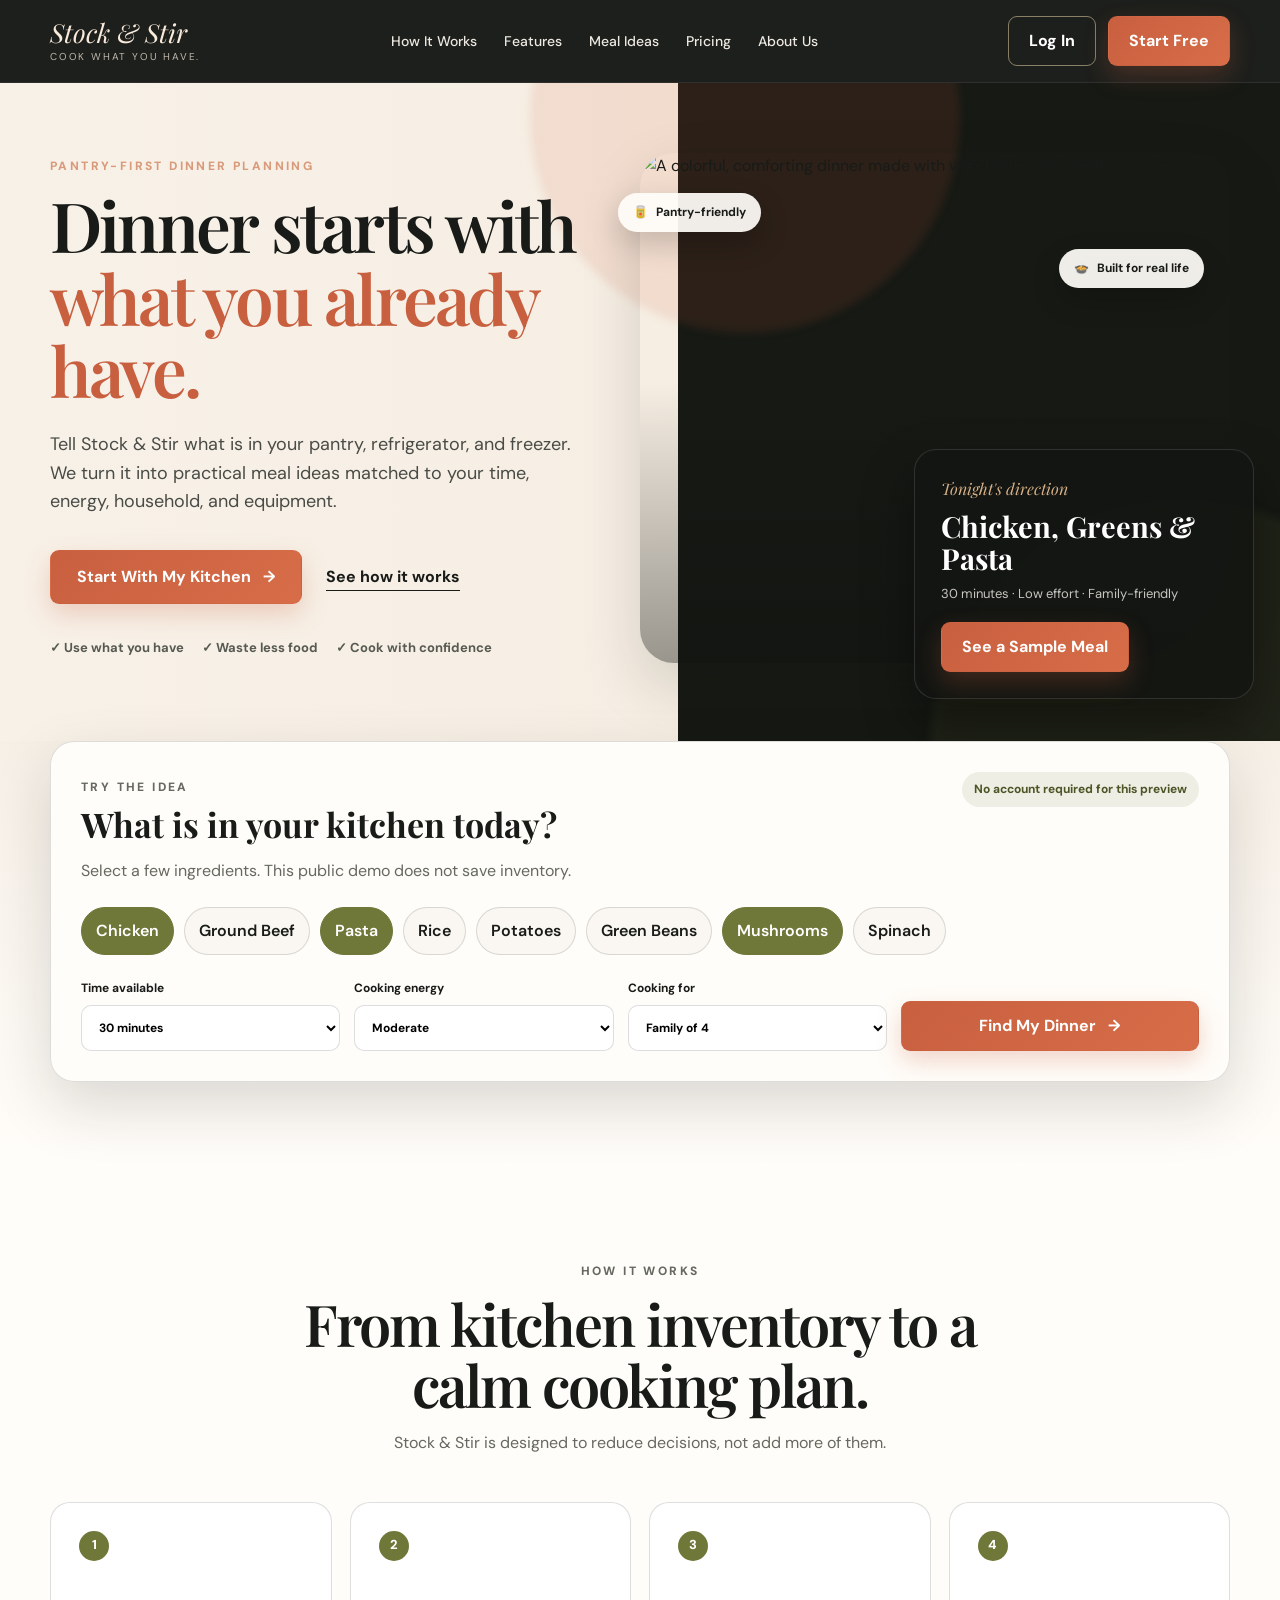
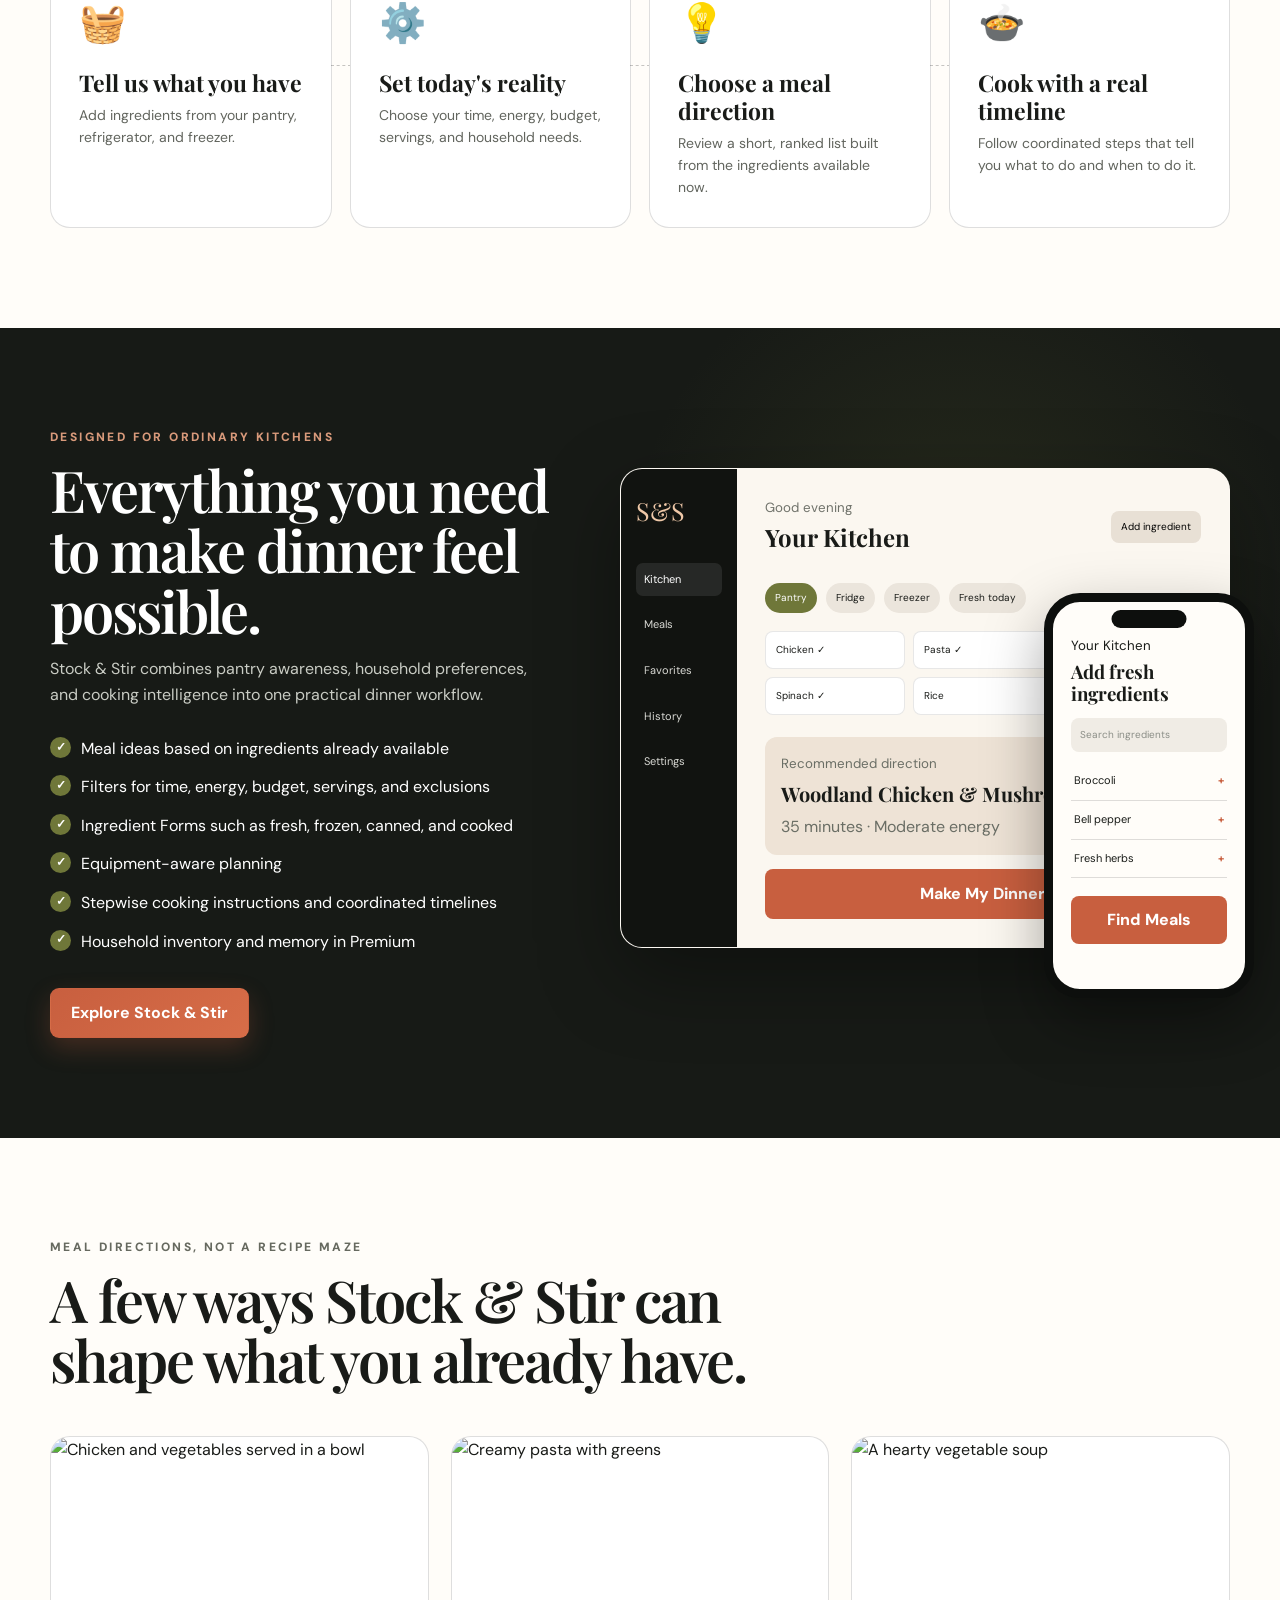
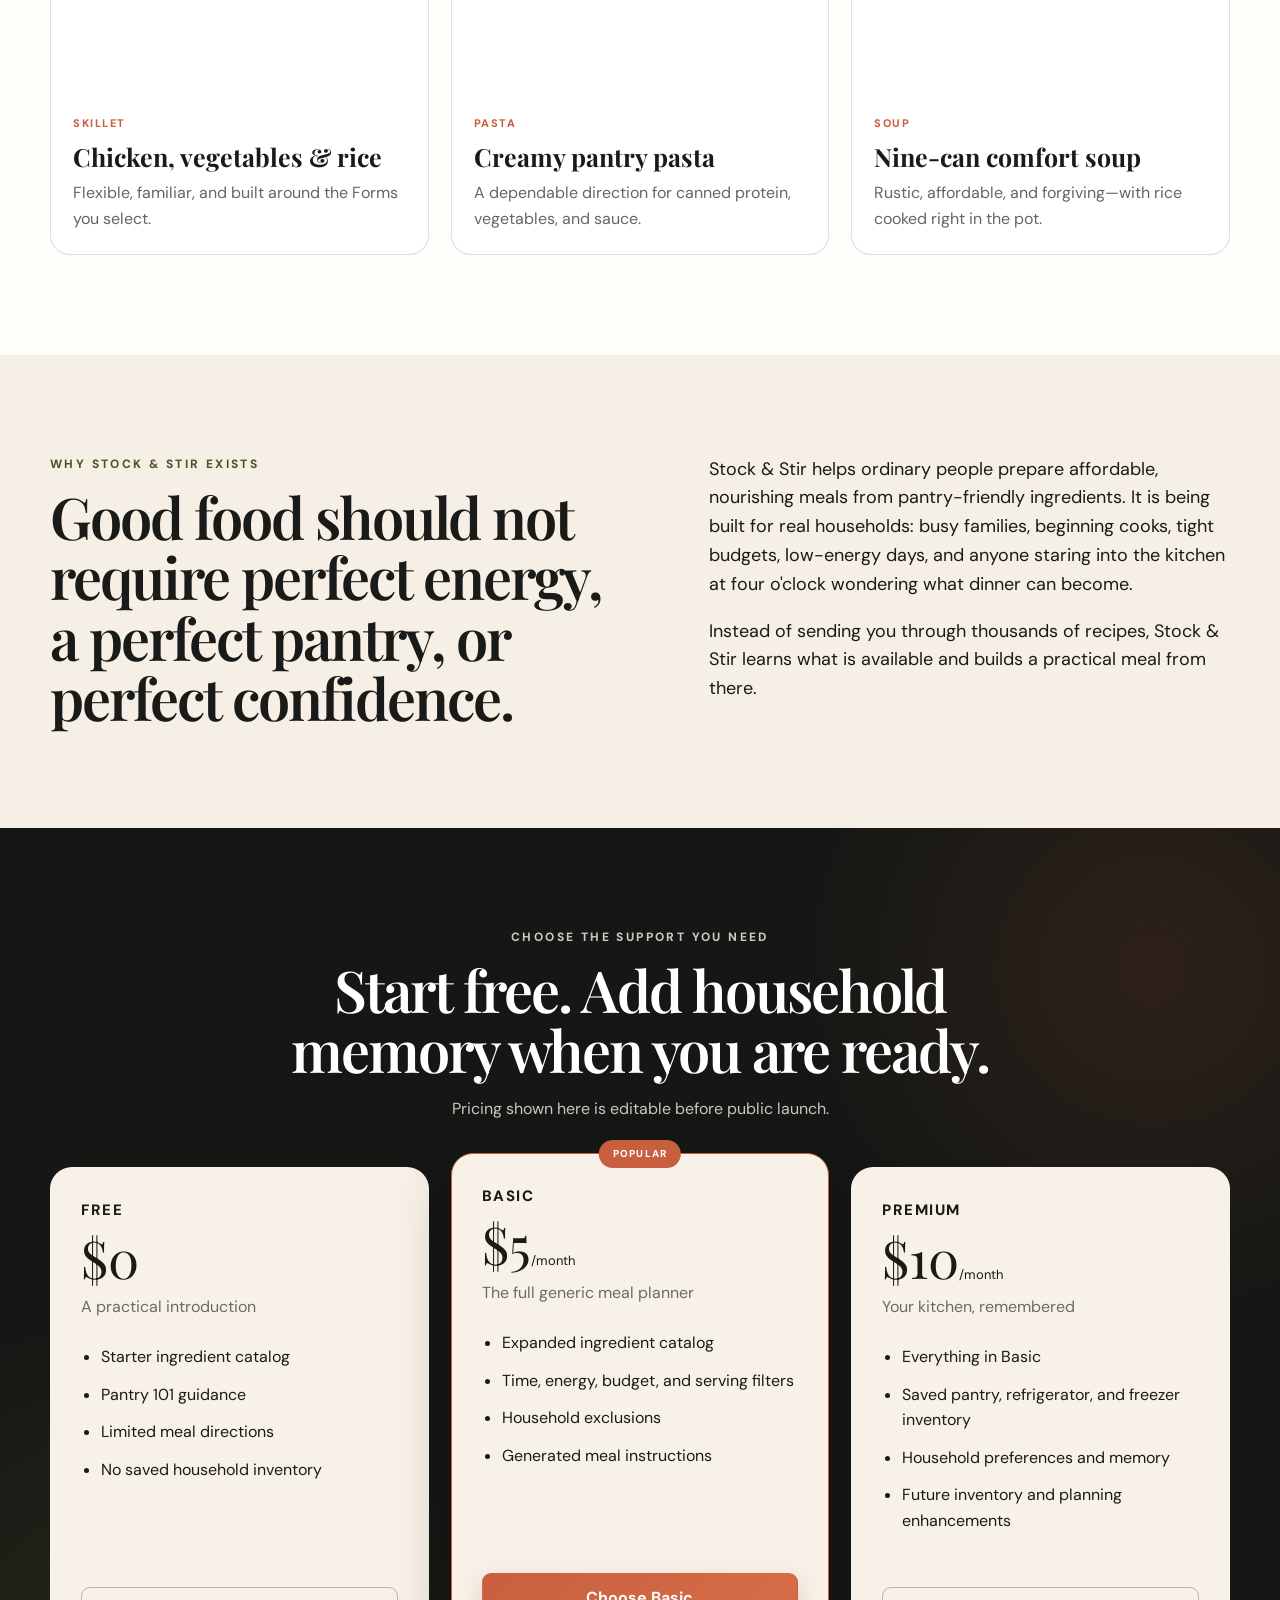
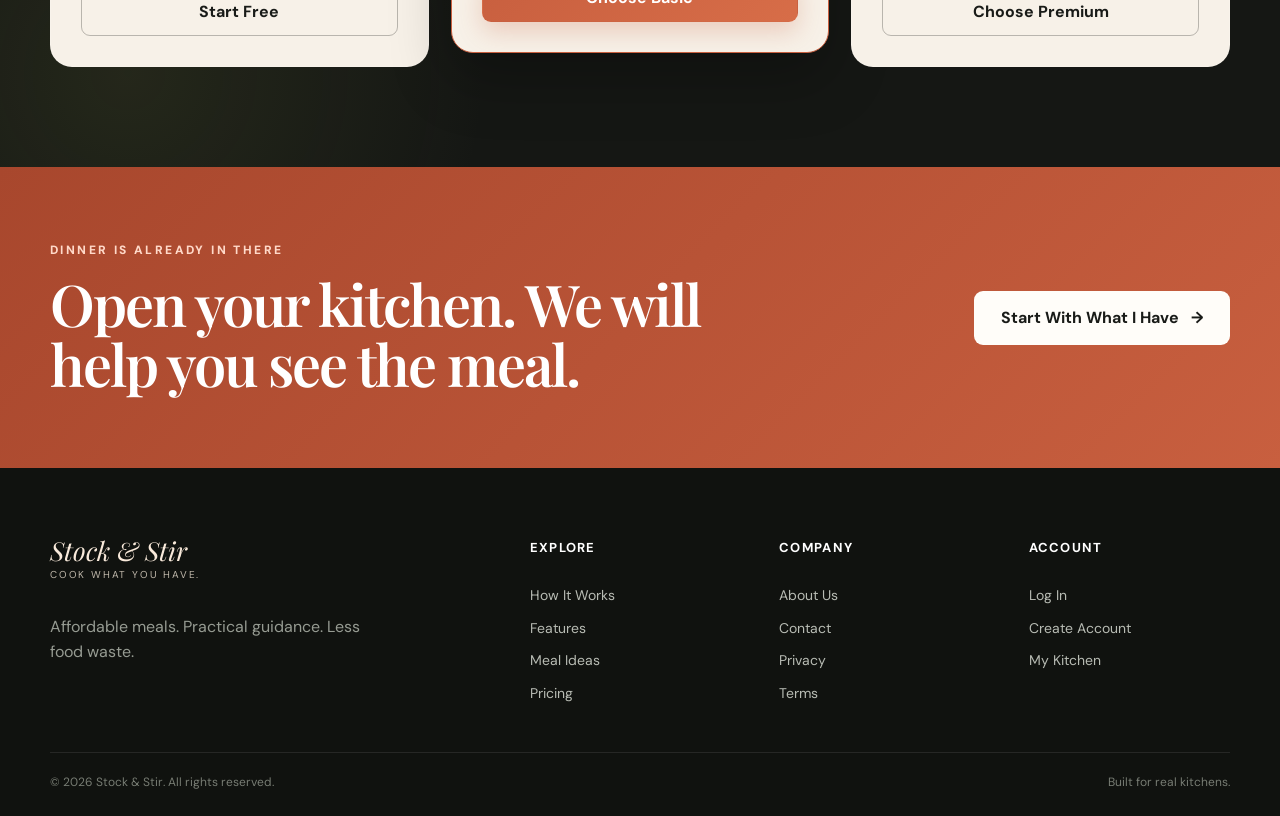
==== web/public-site/index.html @ 1fbd525d "Finally Fixed the Test Environment.  Planner Updates." ====
<!DOCTYPE html>
<html lang="en">
<head>
  <meta charset="UTF-8" />
  <meta name="viewport" content="width=device-width, initial-scale=1.0" />
  <meta
    name="description"
    content="Stock & Stir turns the food you already have into affordable, practical dinner ideas."
  />
  <title>Stock & Stir | Dinner starts with what you already have</title>

  <!--
    EDITING MAP
    ===========
    Lynsey may safely edit:
      - Headings, paragraphs, button labels, public images, feature descriptions,
        pricing copy, founder copy, FAQs, and footer content in this file.
      - Brand colors and spacing in styles.css.

    Engineering-owned integration points:
      - data-app-link attributes
      - APP_URLS in script.js
      - login/account/subscription behavior
      - inventory, CKB, recipe generation, and cooking timeline application pages
  -->

  <link rel="preconnect" href="https://fonts.googleapis.com" />
  <link rel="preconnect" href="https://fonts.gstatic.com" crossorigin />
  <link
    href="https://fonts.googleapis.com/css2?family=DM+Sans:wght@400;500;600;700&family=Playfair+Display:wght@500;600;700&display=swap"
    rel="stylesheet"
  />
  <link rel="stylesheet" href="styles.css" />
</head>

<body>
  <a class="skip-link" href="#main-content">Skip to content</a>

  <header class="site-header">
    <div class="container header-inner">
      <a class="brand" href="#top" aria-label="Stock and Stir home">
        <span class="brand-script">Stock &amp; Stir</span>
        <span class="brand-subtitle">Cook what you have.</span>
      </a>

      <button
        class="menu-toggle"
        type="button"
        aria-expanded="false"
        aria-controls="primary-navigation"
      >
        <span class="sr-only">Toggle navigation</span>
        <span></span><span></span><span></span>
      </button>

      <nav id="primary-navigation" class="primary-nav" aria-label="Primary navigation">
        <a href="#how-it-works">How It Works</a>
        <a href="#features">Features</a>
        <a href="#meal-examples">Meal Ideas</a>
        <a href="#pricing">Pricing</a>
        <a href="#about">About Us</a>
      </nav>

      <div class="header-actions">
        <a class="button button-outline" href="#" data-app-link="login">Log In</a>
        <a class="button button-primary" href="#" data-app-link="signup">Start Free</a>
      </div>
    </div>
  </header>

  <main id="main-content">
    <section id="top" class="hero">
      <div class="hero-glow hero-glow-one"></div>
      <div class="hero-glow hero-glow-two"></div>

      <div class="container hero-grid">
        <div class="hero-copy">
          <p class="eyebrow">PANTRY-FIRST DINNER PLANNING</p>
          <h1>
            Dinner starts with
            <span>what you already have.</span>
          </h1>
          <p class="hero-lede">
            Tell Stock &amp; Stir what is in your pantry, refrigerator, and freezer.
            We turn it into practical meal ideas matched to your time, energy,
            household, and equipment.
          </p>

          <div class="hero-actions">
            <a class="button button-primary button-large" href="#" data-app-link="signup">
              Start With My Kitchen
              <span aria-hidden="true">→</span>
            </a>
            <a class="text-link" href="#how-it-works">See how it works</a>
          </div>

          <div class="trust-row" aria-label="Stock and Stir benefits">
            <span>✓ Use what you have</span>
            <span>✓ Waste less food</span>
            <span>✓ Cook with confidence</span>
          </div>
        </div>

        <div class="hero-visual">
          <div class="photo-frame">
            <img
              src="https://images.unsplash.com/photo-1547592180-85f173990554?auto=format&fit=crop&w=1400&q=88"
              alt="A colorful, comforting dinner made with vegetables and pantry staples"
            />
          </div>

          <div class="meal-card">
            <p class="meal-card-kicker">Tonight's direction</p>
            <h2>Chicken, Greens &amp; Pasta</h2>
            <p>30 minutes · Low effort · Family-friendly</p>
            <a class="button button-primary" href="#" data-app-link="demo">See a Sample Meal</a>
          </div>

          <div class="ingredient-badge ingredient-badge-one">
            <span aria-hidden="true">🥫</span>
            Pantry-friendly
          </div>

          <div class="ingredient-badge ingredient-badge-two">
            <span aria-hidden="true">🍲</span>
            Built for real life
          </div>
        </div>
      </div>
    </section>

    <section class="kitchen-demo" aria-labelledby="kitchen-demo-title">
      <div class="container">
        <div class="demo-panel">
          <div class="demo-heading">
            <div>
              <p class="eyebrow eyebrow-dark">TRY THE IDEA</p>
              <h2 id="kitchen-demo-title">What is in your kitchen today?</h2>
              <p>Select a few ingredients. This public demo does not save inventory.</p>
            </div>
            <span class="demo-note">No account required for this preview</span>
          </div>

          <div class="ingredient-options" role="group" aria-label="Sample ingredients">
            <button class="ingredient-chip selected" type="button" aria-pressed="true">Chicken</button>
            <button class="ingredient-chip" type="button" aria-pressed="false">Ground Beef</button>
            <button class="ingredient-chip selected" type="button" aria-pressed="true">Pasta</button>
            <button class="ingredient-chip" type="button" aria-pressed="false">Rice</button>
            <button class="ingredient-chip" type="button" aria-pressed="false">Potatoes</button>
            <button class="ingredient-chip" type="button" aria-pressed="false">Green Beans</button>
            <button class="ingredient-chip selected" type="button" aria-pressed="true">Mushrooms</button>
            <button class="ingredient-chip" type="button" aria-pressed="false">Spinach</button>
          </div>

          <div class="demo-controls">
            <label>
              <span>Time available</span>
              <select id="demo-time">
                <option>20 minutes</option>
                <option selected>30 minutes</option>
                <option>45 minutes</option>
                <option>60+ minutes</option>
              </select>
            </label>

            <label>
              <span>Cooking energy</span>
              <select id="demo-energy">
                <option>Very low</option>
                <option selected>Moderate</option>
                <option>Ready to cook</option>
              </select>
            </label>

            <label>
              <span>Cooking for</span>
              <select id="demo-servings">
                <option>1 person</option>
                <option>2 people</option>
                <option selected>Family of 4</option>
                <option>6+ people</option>
              </select>
            </label>

            <button id="demo-find-button" class="button button-primary button-wide" type="button">
              Find My Dinner
              <span aria-hidden="true">→</span>
            </button>
          </div>

          <div id="demo-result" class="demo-result" hidden aria-live="polite"></div>
        </div>
      </div>
    </section>

    <section id="how-it-works" class="section">
      <div class="container">
        <div class="section-heading centered">
          <p class="eyebrow eyebrow-dark">HOW IT WORKS</p>
          <h2>From kitchen inventory to a calm cooking plan.</h2>
          <p>
            Stock &amp; Stir is designed to reduce decisions, not add more of them.
          </p>
        </div>

        <div class="steps-grid">
          <article class="step-card">
            <span class="step-number">1</span>
            <div class="step-icon" aria-hidden="true">🧺</div>
            <h3>Tell us what you have</h3>
            <p>Add ingredients from your pantry, refrigerator, and freezer.</p>
          </article>

          <article class="step-card">
            <span class="step-number">2</span>
            <div class="step-icon" aria-hidden="true">⚙️</div>
            <h3>Set today's reality</h3>
            <p>Choose your time, energy, budget, servings, and household needs.</p>
          </article>

          <article class="step-card">
            <span class="step-number">3</span>
            <div class="step-icon" aria-hidden="true">💡</div>
            <h3>Choose a meal direction</h3>
            <p>Review a short, ranked list built from the ingredients available now.</p>
          </article>

          <article class="step-card">
            <span class="step-number">4</span>
            <div class="step-icon" aria-hidden="true">🍲</div>
            <h3>Cook with a real timeline</h3>
            <p>Follow coordinated steps that tell you what to do and when to do it.</p>
          </article>
        </div>
      </div>
    </section>

    <section id="features" class="section section-dark">
      <div class="container feature-layout">
        <div class="feature-copy">
          <p class="eyebrow">DESIGNED FOR ORDINARY KITCHENS</p>
          <h2>Everything you need to make dinner feel possible.</h2>
          <p>
            Stock &amp; Stir combines pantry awareness, household preferences, and
            cooking intelligence into one practical dinner workflow.
          </p>

          <ul class="check-list">
            <li>Meal ideas based on ingredients already available</li>
            <li>Filters for time, energy, budget, servings, and exclusions</li>
            <li>Ingredient Forms such as fresh, frozen, canned, and cooked</li>
            <li>Equipment-aware planning</li>
            <li>Stepwise cooking instructions and coordinated timelines</li>
            <li>Household inventory and memory in Premium</li>
          </ul>

          <a class="button button-primary" href="#" data-app-link="signup">Explore Stock &amp; Stir</a>
        </div>

        <div class="app-preview" aria-label="Application preview">
          <div class="app-window">
            <aside class="preview-sidebar">
              <span class="preview-logo">S&amp;S</span>
              <span class="active">Kitchen</span>
              <span>Meals</span>
              <span>Favorites</span>
              <span>History</span>
              <span>Settings</span>
            </aside>

            <div class="preview-main">
              <div class="preview-topline">
                <div>
                  <small>Good evening</small>
                  <strong>Your Kitchen</strong>
                </div>
                <button type="button">Add ingredient</button>
              </div>

              <div class="preview-tabs">
                <span class="active">Pantry</span>
                <span>Fridge</span>
                <span>Freezer</span>
                <span>Fresh today</span>
              </div>

              <div class="preview-items">
                <span>Chicken ✓</span>
                <span>Pasta ✓</span>
                <span>Mushrooms ✓</span>
                <span>Spinach ✓</span>
                <span>Rice</span>
                <span>Green beans</span>
              </div>

              <div class="preview-card">
                <small>Recommended direction</small>
                <strong>Woodland Chicken &amp; Mushroom</strong>
                <span>35 minutes · Moderate energy</span>
              </div>

              <button class="preview-button" type="button">Make My Dinner</button>
            </div>
          </div>

          <div class="phone-preview">
            <div class="phone-notch"></div>
            <small>Your Kitchen</small>
            <h3>Add fresh ingredients</h3>
            <div class="phone-search">Search ingredients</div>
            <span>Broccoli <b>+</b></span>
            <span>Bell pepper <b>+</b></span>
            <span>Fresh herbs <b>+</b></span>
            <button type="button">Find Meals</button>
          </div>
        </div>
      </div>
    </section>

    <section id="meal-examples" class="section">
      <div class="container">
        <div class="section-heading">
          <p class="eyebrow eyebrow-dark">MEAL DIRECTIONS, NOT A RECIPE MAZE</p>
          <h2>A few ways Stock &amp; Stir can shape what you already have.</h2>
        </div>

        <div class="meal-grid">
          <article class="meal-example">
            <img
              src="https://images.unsplash.com/photo-1604908176997-125f25cc6f3d?auto=format&fit=crop&w=900&q=85"
              alt="Chicken and vegetables served in a bowl"
            />
            <div>
              <span>Skillet</span>
              <h3>Chicken, vegetables &amp; rice</h3>
              <p>Flexible, familiar, and built around the Forms you select.</p>
            </div>
          </article>

          <article class="meal-example">
            <img
              src="https://images.unsplash.com/photo-1473093295043-cdd812d0e601?auto=format&fit=crop&w=900&q=85"
              alt="Creamy pasta with greens"
            />
            <div>
              <span>Pasta</span>
              <h3>Creamy pantry pasta</h3>
              <p>A dependable direction for canned protein, vegetables, and sauce.</p>
            </div>
          </article>

          <article class="meal-example">
            <img
              src="https://images.unsplash.com/photo-1547592166-23ac45744acd?auto=format&fit=crop&w=900&q=85"
              alt="A hearty vegetable soup"
            />
            <div>
              <span>Soup</span>
              <h3>Nine-can comfort soup</h3>
              <p>Rustic, affordable, and forgiving—with rice cooked right in the pot.</p>
            </div>
          </article>
        </div>
      </div>
    </section>

    <section id="about" class="section section-soft">
      <div class="container about-grid">
        <div>
          <p class="eyebrow eyebrow-dark">WHY STOCK &amp; STIR EXISTS</p>
          <h2>Good food should not require perfect energy, a perfect pantry, or perfect confidence.</h2>
        </div>
        <div class="about-copy">
          <p>
            Stock &amp; Stir helps ordinary people prepare affordable, nourishing meals
            from pantry-friendly ingredients. It is being built for real households:
            busy families, beginning cooks, tight budgets, low-energy days, and anyone
            staring into the kitchen at four o'clock wondering what dinner can become.
          </p>
          <p>
            Instead of sending you through thousands of recipes, Stock &amp; Stir
            learns what is available and builds a practical meal from there.
          </p>
        </div>
      </div>
    </section>

    <section id="pricing" class="section pricing-section">
      <div class="container">
        <div class="section-heading centered">
          <p class="eyebrow">CHOOSE THE SUPPORT YOU NEED</p>
          <h2>Start free. Add household memory when you are ready.</h2>
          <p>Pricing shown here is editable before public launch.</p>
        </div>

        <div class="pricing-grid">
          <article class="price-card">
            <p class="plan-name">Free</p>
            <p class="price">$0</p>
            <p class="price-note">A practical introduction</p>
            <ul>
              <li>Starter ingredient catalog</li>
              <li>Pantry 101 guidance</li>
              <li>Limited meal directions</li>
              <li>No saved household inventory</li>
            </ul>
            <a class="button button-outline-dark" href="#" data-app-link="signup">Start Free</a>
          </article>

          <article class="price-card featured">
            <div class="featured-label">POPULAR</div>
            <p class="plan-name">Basic</p>
            <p class="price">$5<span>/month</span></p>
            <p class="price-note">The full generic meal planner</p>
            <ul>
              <li>Expanded ingredient catalog</li>
              <li>Time, energy, budget, and serving filters</li>
              <li>Household exclusions</li>
              <li>Generated meal instructions</li>
            </ul>
            <a class="button button-primary" href="#" data-app-link="signup-basic">Choose Basic</a>
          </article>

          <article class="price-card">
            <p class="plan-name">Premium</p>
            <p class="price">$10<span>/month</span></p>
            <p class="price-note">Your kitchen, remembered</p>
            <ul>
              <li>Everything in Basic</li>
              <li>Saved pantry, refrigerator, and freezer inventory</li>
              <li>Household preferences and memory</li>
              <li>Future inventory and planning enhancements</li>
            </ul>
            <a class="button button-outline-dark" href="#" data-app-link="signup-premium">Choose Premium</a>
          </article>
        </div>
      </div>
    </section>

    <section class="final-cta">
      <div class="container final-cta-inner">
        <div>
          <p class="eyebrow">DINNER IS ALREADY IN THERE</p>
          <h2>Open your kitchen. We will help you see the meal.</h2>
        </div>
        <a class="button button-light button-large" href="#" data-app-link="signup">
          Start With What I Have
          <span aria-hidden="true">→</span>
        </a>
      </div>
    </section>
  </main>

  <footer class="site-footer">
    <div class="container footer-grid">
      <div>
        <a class="brand footer-brand" href="#top">
          <span class="brand-script">Stock &amp; Stir</span>
          <span class="brand-subtitle">Cook what you have.</span>
        </a>
        <p>Affordable meals. Practical guidance. Less food waste.</p>
      </div>

      <div>
        <h2>Explore</h2>
        <a href="#how-it-works">How It Works</a>
        <a href="#features">Features</a>
        <a href="#meal-examples">Meal Ideas</a>
        <a href="#pricing">Pricing</a>
      </div>

      <div>
        <h2>Company</h2>
        <a href="#about">About Us</a>
        <a href="mailto:hello@getstockandstir.co">Contact</a>
        <a href="#">Privacy</a>
        <a href="#">Terms</a>
      </div>

      <div>
        <h2>Account</h2>
        <a href="#" data-app-link="login">Log In</a>
        <a href="#" data-app-link="signup">Create Account</a>
        <a href="#" data-app-link="kitchen">My Kitchen</a>
      </div>
    </div>

    <div class="container footer-bottom">
      <span>© <span id="current-year"></span> Stock &amp; Stir. All rights reserved.</span>
      <span>Built for real kitchens.</span>
    </div>
  </footer>

  <script src="script.js"></script>
</body>
</html>
---- web/public-site/styles.css ----
:root {
  --ink: #191b18;
  --ink-soft: #33372f;
  --cream: #f6efe6;
  --cream-deep: #eadfce;
  --paper: #fffdf9;
  --olive: #6f7739;
  --olive-dark: #4c5526;
  --terracotta: #c85f3f;
  --terracotta-dark: #a8472d;
  --gold: #c8aa70;
  --border: rgba(25, 27, 24, 0.14);
  --shadow: 0 24px 60px rgba(27, 24, 18, 0.15);
  --radius: 24px;
  --serif: "Playfair Display", Georgia, serif;
  --sans: "DM Sans", Arial, sans-serif;
}

* {
  box-sizing: border-box;
}

html {
  scroll-behavior: smooth;
}

body {
  margin: 0;
  color: var(--ink);
  background: var(--paper);
  font-family: var(--sans);
  line-height: 1.6;
}

img {
  display: block;
  max-width: 100%;
}

a {
  color: inherit;
  text-decoration: none;
}

button,
select {
  font: inherit;
}

button,
a {
  -webkit-tap-highlight-color: transparent;
}

.container {
  width: min(1180px, calc(100% - 40px));
  margin-inline: auto;
}

.skip-link {
  position: absolute;
  left: -9999px;
  top: 8px;
  z-index: 1000;
  padding: 10px 14px;
  border-radius: 8px;
  background: white;
  color: black;
}

.skip-link:focus {
  left: 12px;
}

.sr-only {
  position: absolute;
  width: 1px;
  height: 1px;
  padding: 0;
  margin: -1px;
  overflow: hidden;
  clip: rect(0, 0, 0, 0);
  white-space: nowrap;
  border: 0;
}

.site-header {
  position: sticky;
  top: 0;
  z-index: 50;
  background: rgba(20, 22, 19, 0.96);
  border-bottom: 1px solid rgba(255,255,255,0.08);
  backdrop-filter: blur(16px);
}

.header-inner {
  min-height: 82px;
  display: grid;
  grid-template-columns: auto 1fr auto;
  align-items: center;
  gap: 28px;
}

.brand {
  display: inline-flex;
  flex-direction: column;
  line-height: 1;
}

.brand-script {
  font-family: var(--serif);
  font-size: 26px;
  font-style: italic;
  color: #f9eadb;
}

.brand-subtitle {
  margin-top: 6px;
  color: #bfb7aa;
  font-size: 10px;
  letter-spacing: 0.18em;
  text-transform: uppercase;
}

.primary-nav {
  display: flex;
  justify-content: center;
  gap: 27px;
}

.primary-nav a {
  color: #eee9e2;
  font-size: 14px;
  font-weight: 500;
}

.primary-nav a:hover,
.primary-nav a:focus-visible {
  color: #f3b29f;
}

.header-actions {
  display: flex;
  gap: 12px;
}

.button {
  display: inline-flex;
  min-height: 44px;
  align-items: center;
  justify-content: center;
  gap: 12px;
  padding: 11px 20px;
  border: 1px solid transparent;
  border-radius: 9px;
  cursor: pointer;
  font-weight: 700;
  transition: 180ms ease;
}

.button:hover {
  transform: translateY(-2px);
}

.button-primary {
  color: white;
  background: linear-gradient(135deg, var(--terracotta), #d76d48);
  box-shadow: 0 10px 24px rgba(200, 95, 63, 0.25);
}

.button-primary:hover {
  background: linear-gradient(135deg, var(--terracotta-dark), var(--terracotta));
}

.button-outline {
  color: white;
  border-color: rgba(226, 206, 165, 0.55);
  background: transparent;
}

.button-outline:hover {
  border-color: #f6e5c6;
  background: rgba(255,255,255,0.06);
}

.button-outline-dark {
  color: var(--ink);
  border-color: rgba(25, 27, 24, 0.28);
  background: transparent;
}

.button-outline-dark:hover {
  border-color: var(--olive);
  background: rgba(111,119,57,0.07);
}

.button-light {
  color: var(--ink);
  background: var(--paper);
}

.button-large {
  min-height: 54px;
  padding-inline: 26px;
}

.button-wide {
  width: 100%;
}

.menu-toggle {
  display: none;
}

.hero {
  position: relative;
  overflow: hidden;
  background:
    linear-gradient(90deg, #f8f1e8 0%, #f6eee3 53%, #161914 53%, #161914 100%);
}

.hero-grid {
  position: relative;
  z-index: 2;
  min-height: 640px;
  display: grid;
  grid-template-columns: 0.95fr 1.05fr;
  align-items: center;
  gap: 56px;
  padding-block: 70px 86px;
}

.hero-copy {
  max-width: 600px;
}

.eyebrow {
  margin: 0 0 12px;
  color: #d99a7b;
  font-size: 12px;
  font-weight: 800;
  letter-spacing: 0.2em;
}

.eyebrow-dark {
  color: var(--olive-dark);
}

.hero h1,
.section-heading h2,
.feature-copy h2,
.about-grid h2,
.final-cta h2 {
  margin: 0;
  font-family: var(--serif);
  font-weight: 600;
  line-height: 1.05;
}

.hero h1 {
  max-width: 640px;
  font-size: clamp(48px, 5.4vw, 78px);
  letter-spacing: -0.04em;
}

.hero h1 span {
  display: block;
  color: var(--terracotta);
}

.hero-lede {
  max-width: 590px;
  margin: 24px 0 0;
  color: #494b46;
  font-size: 18px;
}

.hero-actions {
  display: flex;
  align-items: center;
  gap: 24px;
  margin-top: 34px;
}

.text-link {
  font-weight: 700;
  border-bottom: 1px solid currentColor;
}

.trust-row {
  display: flex;
  flex-wrap: wrap;
  gap: 18px;
  margin-top: 34px;
  color: #575a52;
  font-size: 13px;
  font-weight: 700;
}

.hero-visual {
  position: relative;
  min-height: 510px;
}

.photo-frame {
  height: 510px;
  overflow: hidden;
  border-radius: 34px 34px 120px 34px;
  box-shadow: var(--shadow);
}

.photo-frame img {
  width: 100%;
  height: 100%;
  object-fit: cover;
}

.photo-frame::after {
  content: "";
  position: absolute;
  inset: 0;
  pointer-events: none;
  background: linear-gradient(180deg, transparent 45%, rgba(13,16,12,0.4));
  border-radius: inherit;
}

.meal-card {
  position: absolute;
  right: -24px;
  bottom: -36px;
  width: min(340px, 82%);
  padding: 26px;
  color: white;
  background: rgba(20, 22, 19, 0.97);
  border: 1px solid rgba(255,255,255,0.12);
  border-radius: 22px;
  box-shadow: 0 24px 50px rgba(0,0,0,0.35);
}

.meal-card-kicker {
  margin: 0 0 8px;
  color: #d8b187;
  font-family: var(--serif);
  font-style: italic;
}

.meal-card h2 {
  margin: 0;
  font-family: var(--serif);
  font-size: 29px;
  line-height: 1.12;
}

.meal-card p:not(.meal-card-kicker) {
  margin: 9px 0 18px;
  color: #c6c5c0;
  font-size: 13px;
}

.ingredient-badge {
  position: absolute;
  display: flex;
  align-items: center;
  gap: 8px;
  padding: 10px 15px;
  border-radius: 999px;
  background: rgba(255,253,249,0.93);
  box-shadow: 0 12px 30px rgba(0,0,0,0.18);
  font-size: 12px;
  font-weight: 700;
}

.ingredient-badge-one {
  left: -22px;
  top: 40px;
}

.ingredient-badge-two {
  right: 26px;
  top: 96px;
}

.hero-glow {
  position: absolute;
  border-radius: 50%;
  filter: blur(4px);
}

.hero-glow-one {
  right: 25%;
  top: -180px;
  width: 430px;
  height: 430px;
  background: rgba(200,95,63,0.12);
}

.hero-glow-two {
  right: -150px;
  bottom: -250px;
  width: 500px;
  height: 500px;
  background: rgba(111,119,57,0.12);
}

.kitchen-demo {
  position: relative;
  z-index: 5;
  margin-top: -8px;
  padding-bottom: 80px;
  background: linear-gradient(180deg, #f6efe6 0%, var(--paper) 100%);
}

.demo-panel {
  padding: 30px;
  background: rgba(255,253,249,0.98);
  border: 1px solid var(--border);
  border-radius: var(--radius);
  box-shadow: var(--shadow);
}

.demo-heading {
  display: flex;
  justify-content: space-between;
  gap: 30px;
}

.demo-heading h2 {
  margin: 0;
  font-family: var(--serif);
  font-size: 34px;
}

.demo-heading p {
  margin: 6px 0 0;
  color: #66695f;
}

.demo-note {
  align-self: flex-start;
  padding: 8px 12px;
  color: var(--olive-dark);
  background: rgba(111,119,57,0.11);
  border-radius: 999px;
  font-size: 12px;
  font-weight: 700;
}

.ingredient-options {
  display: flex;
  flex-wrap: wrap;
  gap: 10px;
  margin: 24px 0;
}

.ingredient-chip {
  padding: 10px 14px;
  border: 1px solid var(--border);
  border-radius: 999px;
  color: var(--ink);
  background: #faf7f2;
  cursor: pointer;
  font-weight: 600;
}

.ingredient-chip.selected {
  color: white;
  background: var(--olive);
  border-color: var(--olive);
}

.demo-controls {
  display: grid;
  grid-template-columns: 1fr 1fr 1fr 1.15fr;
  gap: 14px;
  align-items: end;
}

.demo-controls label {
  display: grid;
  gap: 7px;
  font-size: 12px;
  font-weight: 700;
}

.demo-controls select {
  width: 100%;
  min-height: 46px;
  padding: 0 13px;
  border: 1px solid var(--border);
  border-radius: 10px;
  background: white;
}

.demo-result {
  margin-top: 20px;
  padding: 18px 20px;
  border-left: 4px solid var(--terracotta);
  border-radius: 10px;
  background: #fbf2ec;
}

.section {
  padding-block: 100px;
}

.section-soft {
  background: var(--cream);
}

.section-dark {
  color: white;
  background:
    radial-gradient(circle at 75% 30%, rgba(111,119,57,0.18), transparent 30%),
    #171a16;
}

.section-heading {
  max-width: 760px;
  margin-bottom: 46px;
}

.section-heading.centered {
  margin-inline: auto;
  text-align: center;
}

.section-heading h2,
.feature-copy h2,
.about-grid h2,
.final-cta h2 {
  font-size: clamp(38px, 4.5vw, 58px);
  letter-spacing: -0.035em;
}

.section-heading p {
  color: #66695f;
}

.steps-grid {
  display: grid;
  grid-template-columns: repeat(4, 1fr);
  gap: 18px;
}

.step-card {
  position: relative;
  min-height: 270px;
  padding: 28px;
  border: 1px solid var(--border);
  border-radius: 20px;
  background: white;
}

.step-card::after {
  content: "";
  position: absolute;
  right: -20px;
  top: 50%;
  width: 20px;
  border-top: 1px dashed rgba(25,27,24,0.25);
}

.step-card:last-child::after {
  display: none;
}

.step-number {
  display: inline-grid;
  width: 30px;
  height: 30px;
  place-items: center;
  border-radius: 50%;
  color: white;
  background: var(--olive);
  font-size: 13px;
  font-weight: 800;
}

.step-icon {
  margin-top: 32px;
  font-size: 38px;
}

.step-card h3 {
  margin: 16px 0 7px;
  font-family: var(--serif);
  font-size: 23px;
  line-height: 1.2;
}

.step-card p {
  margin: 0;
  color: #62655e;
  font-size: 14px;
}

.feature-layout {
  display: grid;
  grid-template-columns: 0.9fr 1.1fr;
  gap: 70px;
  align-items: center;
}

.feature-copy p:not(.eyebrow) {
  color: #c9ccc4;
}

.check-list {
  display: grid;
  gap: 13px;
  margin: 28px 0 34px;
  padding: 0;
  list-style: none;
}

.check-list li {
  position: relative;
  padding-left: 31px;
}

.check-list li::before {
  content: "✓";
  position: absolute;
  left: 0;
  top: 1px;
  display: grid;
  width: 21px;
  height: 21px;
  place-items: center;
  border-radius: 50%;
  color: white;
  background: var(--olive);
  font-size: 12px;
  font-weight: 800;
}

.app-preview {
  position: relative;
  min-height: 530px;
}

.app-window {
  display: grid;
  grid-template-columns: 116px 1fr;
  min-height: 430px;
  overflow: hidden;
  color: var(--ink);
  background: #fbf7f0;
  border: 1px solid rgba(255,255,255,0.15);
  border-radius: 22px;
  box-shadow: 0 28px 80px rgba(0,0,0,0.35);
}

.preview-sidebar {
  display: flex;
  flex-direction: column;
  gap: 12px;
  padding: 22px 15px;
  color: #d9d9d4;
  background: #111310;
  font-size: 11px;
}

.preview-sidebar span:not(.preview-logo) {
  padding: 8px;
  border-radius: 7px;
}

.preview-sidebar .active {
  color: white;
  background: rgba(255,255,255,0.09);
}

.preview-logo {
  margin-bottom: 20px;
  color: #efc8a8;
  font-family: var(--serif);
  font-size: 25px;
}

.preview-main {
  padding: 28px;
}

.preview-topline {
  display: flex;
  align-items: center;
  justify-content: space-between;
}

.preview-topline div {
  display: grid;
}

.preview-topline small {
  color: #6f726a;
}

.preview-topline strong {
  font-family: var(--serif);
  font-size: 24px;
}

.preview-topline button,
.preview-button {
  border: 0;
  border-radius: 8px;
  cursor: pointer;
}

.preview-topline button {
  padding: 8px 10px;
  background: #e8e0d5;
  font-size: 10px;
}

.preview-tabs {
  display: flex;
  gap: 9px;
  margin: 26px 0 18px;
  font-size: 10px;
}

.preview-tabs span {
  padding: 7px 10px;
  border-radius: 999px;
  background: #ebe5dc;
}

.preview-tabs .active {
  color: white;
  background: var(--olive);
}

.preview-items {
  display: grid;
  grid-template-columns: repeat(3, 1fr);
  gap: 8px;
}

.preview-items span {
  padding: 10px;
  border: 1px solid rgba(25,27,24,0.10);
  border-radius: 8px;
  background: white;
  font-size: 10px;
}

.preview-card {
  display: grid;
  gap: 4px;
  margin-top: 22px;
  padding: 16px;
  border-radius: 12px;
  background: #eee3d6;
}

.preview-card small,
.preview-card span {
  color: #6a6e65;
}

.preview-card strong {
  font-family: var(--serif);
  font-size: 20px;
}

.preview-button {
  width: 100%;
  margin-top: 14px;
  padding: 12px;
  color: white;
  background: var(--terracotta);
  font-weight: 800;
}

.phone-preview {
  position: absolute;
  right: -24px;
  bottom: 0;
  width: 210px;
  min-height: 405px;
  padding: 30px 18px 18px;
  color: var(--ink);
  background: #fffdf9;
  border: 9px solid #0d0f0d;
  border-radius: 36px;
  box-shadow: 0 24px 60px rgba(0,0,0,0.35);
}

.phone-notch {
  position: absolute;
  top: 8px;
  left: 50%;
  width: 75px;
  height: 18px;
  border-radius: 10px;
  background: #0d0f0d;
  transform: translateX(-50%);
}

.phone-preview h3 {
  margin: 4px 0 14px;
  font-family: var(--serif);
  line-height: 1.15;
}

.phone-search {
  padding: 9px;
  margin-bottom: 10px;
  color: #8b8e87;
  border-radius: 8px;
  background: #f0ece5;
  font-size: 10px;
}

.phone-preview span {
  display: flex;
  justify-content: space-between;
  padding: 10px 3px;
  border-bottom: 1px solid var(--border);
  font-size: 11px;
}

.phone-preview b {
  color: var(--terracotta);
}

.phone-preview button {
  width: 100%;
  margin-top: 18px;
  padding: 11px;
  border: 0;
  border-radius: 8px;
  color: white;
  background: var(--terracotta);
  font-weight: 800;
}

.meal-grid {
  display: grid;
  grid-template-columns: repeat(3, 1fr);
  gap: 22px;
}

.meal-example {
  overflow: hidden;
  border: 1px solid var(--border);
  border-radius: 20px;
  background: white;
}

.meal-example img {
  width: 100%;
  height: 250px;
  object-fit: cover;
}

.meal-example div {
  padding: 22px;
}

.meal-example span {
  color: var(--terracotta);
  font-size: 11px;
  font-weight: 800;
  letter-spacing: 0.14em;
  text-transform: uppercase;
}

.meal-example h3 {
  margin: 8px 0;
  font-family: var(--serif);
  font-size: 25px;
  line-height: 1.2;
}

.meal-example p {
  margin: 0;
  color: #64675f;
}

.about-grid {
  display: grid;
  grid-template-columns: 1fr 0.9fr;
  gap: 80px;
  align-items: start;
}

.about-copy {
  font-size: 18px;
}

.about-copy p:first-child {
  margin-top: 0;
}

.pricing-section {
  color: white;
  background:
    radial-gradient(circle at 10% 90%, rgba(111,119,57,0.17), transparent 25%),
    radial-gradient(circle at 90% 15%, rgba(200,95,63,0.14), transparent 25%),
    #151714;
}

.pricing-section .section-heading p {
  color: #c6c8c2;
}

.pricing-grid {
  display: grid;
  grid-template-columns: repeat(3, 1fr);
  gap: 22px;
  align-items: stretch;
}

.price-card {
  position: relative;
  display: flex;
  min-height: 500px;
  flex-direction: column;
  padding: 30px;
  color: var(--ink);
  border: 1px solid rgba(255,255,255,0.14);
  border-radius: 22px;
  background: #f7f1e8;
}

.price-card.featured {
  transform: translateY(-14px);
  border-color: var(--terracotta);
  box-shadow: 0 25px 60px rgba(0,0,0,0.25);
}

.featured-label {
  position: absolute;
  top: -14px;
  left: 50%;
  padding: 6px 14px;
  border-radius: 999px;
  color: white;
  background: var(--terracotta);
  transform: translateX(-50%);
  font-size: 10px;
  font-weight: 800;
  letter-spacing: 0.12em;
}

.plan-name {
  margin: 0;
  font-size: 15px;
  font-weight: 800;
  text-transform: uppercase;
  letter-spacing: 0.1em;
}

.price {
  margin: 10px 0 0;
  font-family: var(--serif);
  font-size: 52px;
  line-height: 1;
}

.price span {
  font-family: var(--sans);
  font-size: 13px;
}

.price-note {
  margin: 10px 0 24px;
  color: #696c65;
}

.price-card ul {
  display: grid;
  gap: 12px;
  margin: 0 0 28px;
  padding-left: 20px;
}

.price-card .button {
  margin-top: auto;
}

.final-cta {
  padding-block: 74px;
  color: white;
  background: linear-gradient(135deg, var(--terracotta-dark), var(--terracotta));
}

.final-cta-inner {
  display: flex;
  align-items: center;
  justify-content: space-between;
  gap: 40px;
}

.final-cta .eyebrow {
  color: #ffd9c9;
}

.final-cta h2 {
  max-width: 760px;
}

.site-footer {
  padding: 70px 0 24px;
  color: #d5d8d1;
  background: #10120f;
}

.footer-grid {
  display: grid;
  grid-template-columns: 1.5fr repeat(3, 0.7fr);
  gap: 48px;
}

.footer-brand {
  margin-bottom: 18px;
}

.footer-grid p {
  max-width: 310px;
  color: #969b92;
}

.footer-grid h2 {
  margin: 0 0 16px;
  color: white;
  font-size: 13px;
  letter-spacing: 0.1em;
  text-transform: uppercase;
}

.footer-grid > div:not(:first-child) {
  display: flex;
  flex-direction: column;
  align-items: flex-start;
  gap: 10px;
}

.footer-grid a:not(.brand) {
  color: #b8bcb4;
  font-size: 14px;
}

.footer-grid a:hover {
  color: white;
}

.footer-bottom {
  display: flex;
  justify-content: space-between;
  gap: 20px;
  margin-top: 48px;
  padding-top: 20px;
  color: #777c73;
  border-top: 1px solid rgba(255,255,255,0.09);
  font-size: 12px;
}

@media (max-width: 1050px) {
  .header-inner {
    grid-template-columns: auto auto 1fr;
  }

  .menu-toggle {
    display: inline-flex;
    width: 44px;
    height: 44px;
    flex-direction: column;
    align-items: center;
    justify-content: center;
    gap: 5px;
    border: 1px solid rgba(255,255,255,0.22);
    border-radius: 8px;
    background: transparent;
  }

  .menu-toggle span:not(.sr-only) {
    width: 20px;
    height: 2px;
    background: white;
  }

  .primary-nav {
    position: absolute;
    top: 82px;
    left: 0;
    right: 0;
    display: none;
    flex-direction: column;
    gap: 0;
    padding: 12px 20px 22px;
    background: #141613;
    border-top: 1px solid rgba(255,255,255,0.08);
  }

  .primary-nav.open {
    display: flex;
  }

  .primary-nav a {
    padding: 12px 0;
  }

  .header-actions {
    justify-self: end;
  }

  .hero {
    background: #f6efe6;
  }

  .hero-grid,
  .feature-layout,
  .about-grid {
    grid-template-columns: 1fr;
  }

  .hero-grid {
    padding-top: 56px;
  }

  .hero-visual {
    max-width: 760px;
  }

  .demo-controls {
    grid-template-columns: repeat(2, 1fr);
  }

  .steps-grid {
    grid-template-columns: repeat(2, 1fr);
  }

  .step-card::after {
    display: none;
  }

  .feature-layout {
    gap: 50px;
  }

  .app-preview {
    max-width: 760px;
  }
}

@media (max-width: 760px) {
  .container {
    width: min(100% - 24px, 1180px);
  }

  .site-header {
    position: relative;
  }

  .header-inner {
    min-height: 74px;
    grid-template-columns: 1fr auto;
  }

  .menu-toggle {
    grid-column: 2;
    grid-row: 1;
  }

  .header-actions {
    display: none;
  }

  .primary-nav {
    top: 74px;
  }

  .hero-grid {
    min-height: auto;
    gap: 34px;
    padding-block: 44px 66px;
  }

  .hero h1 {
    font-size: clamp(44px, 14vw, 63px);
  }

  .hero-lede {
    font-size: 16px;
  }

  .hero-actions,
  .final-cta-inner {
    align-items: flex-start;
    flex-direction: column;
  }

  .photo-frame {
    height: 430px;
    border-radius: 26px;
  }

  .meal-card {
    position: relative;
    right: auto;
    bottom: auto;
    width: calc(100% - 24px);
    margin: -70px auto 0;
  }

  .ingredient-badge {
    display: none;
  }

  .demo-panel {
    padding: 22px;
  }

  .demo-heading {
    flex-direction: column;
  }

  .demo-note {
    align-self: flex-start;
  }

  .demo-controls,
  .steps-grid,
  .meal-grid,
  .pricing-grid,
  .footer-grid {
    grid-template-columns: 1fr;
  }

  .section {
    padding-block: 76px;
  }

  .app-preview {
    min-height: 620px;
  }

  .app-window {
    grid-template-columns: 84px 1fr;
  }

  .preview-main {
    padding: 20px 15px;
  }

  .preview-items {
    grid-template-columns: repeat(2, 1fr);
  }

  .phone-preview {
    right: 50%;
    transform: translateX(50%);
  }

  .price-card.featured {
    transform: none;
  }

  .footer-bottom {
    flex-direction: column;
  }
}

@media (max-width: 480px) {
  .brand-script {
    font-size: 22px;
  }

  .hero h1 {
    font-size: 43px;
  }

  .hero-actions .button,
  .final-cta .button {
    width: 100%;
  }

  .photo-frame {
    height: 360px;
  }

  .demo-controls {
    grid-template-columns: 1fr;
  }

  .app-window {
    display: none;
  }

  .app-preview {
    min-height: 430px;
  }

  .phone-preview {
    top: 0;
    bottom: auto;
  }
}
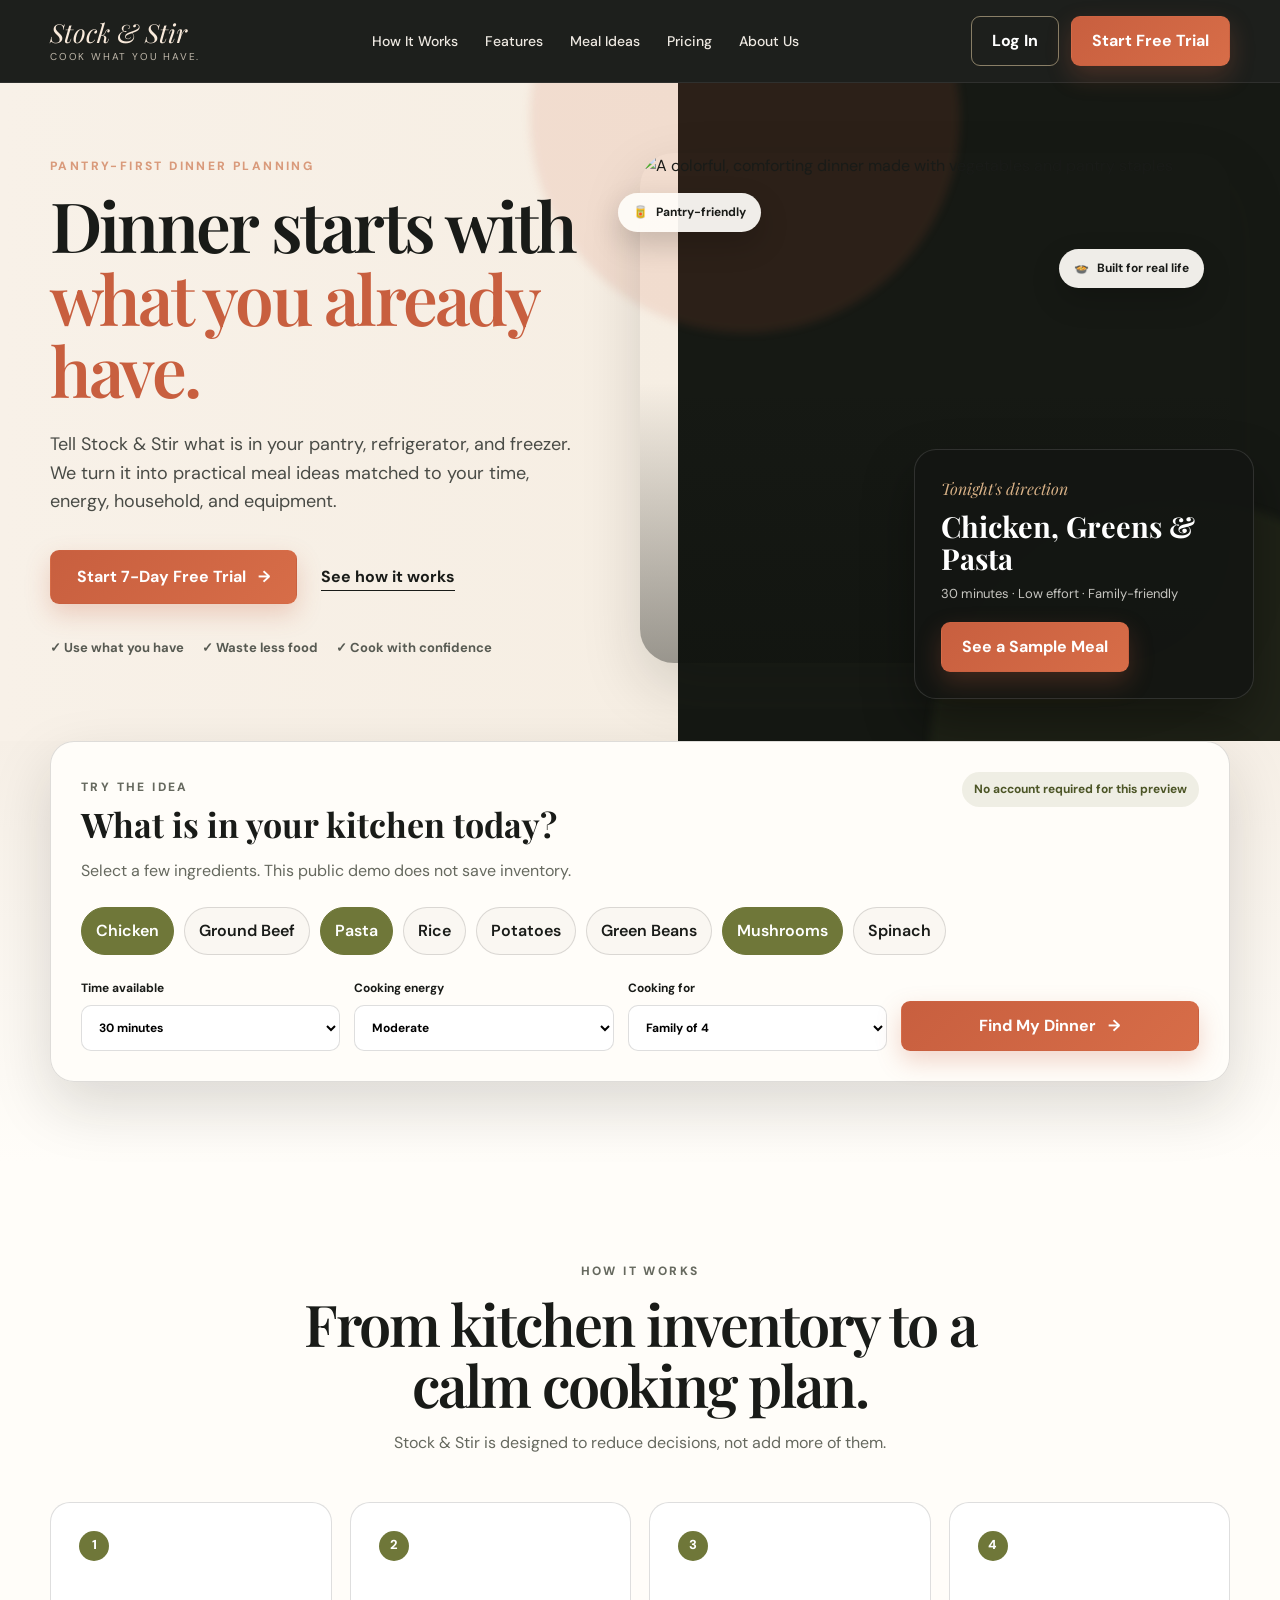
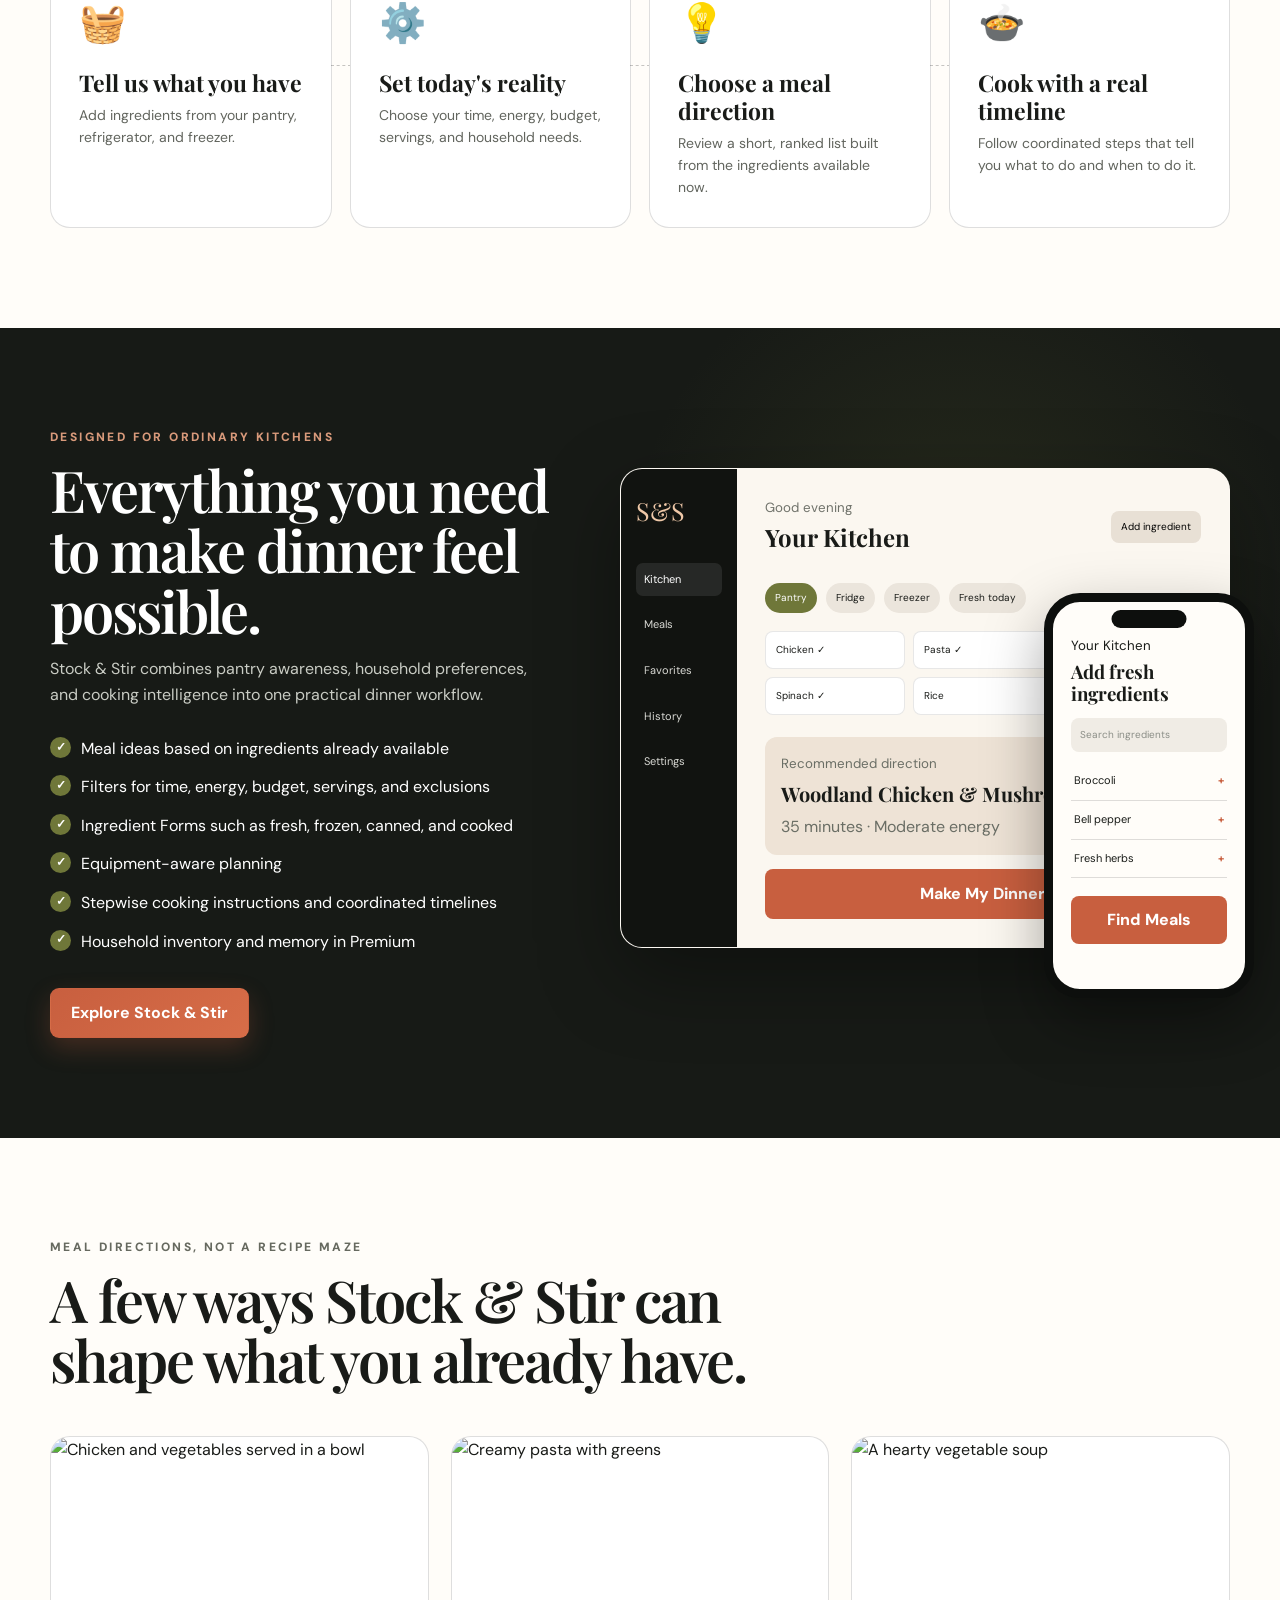
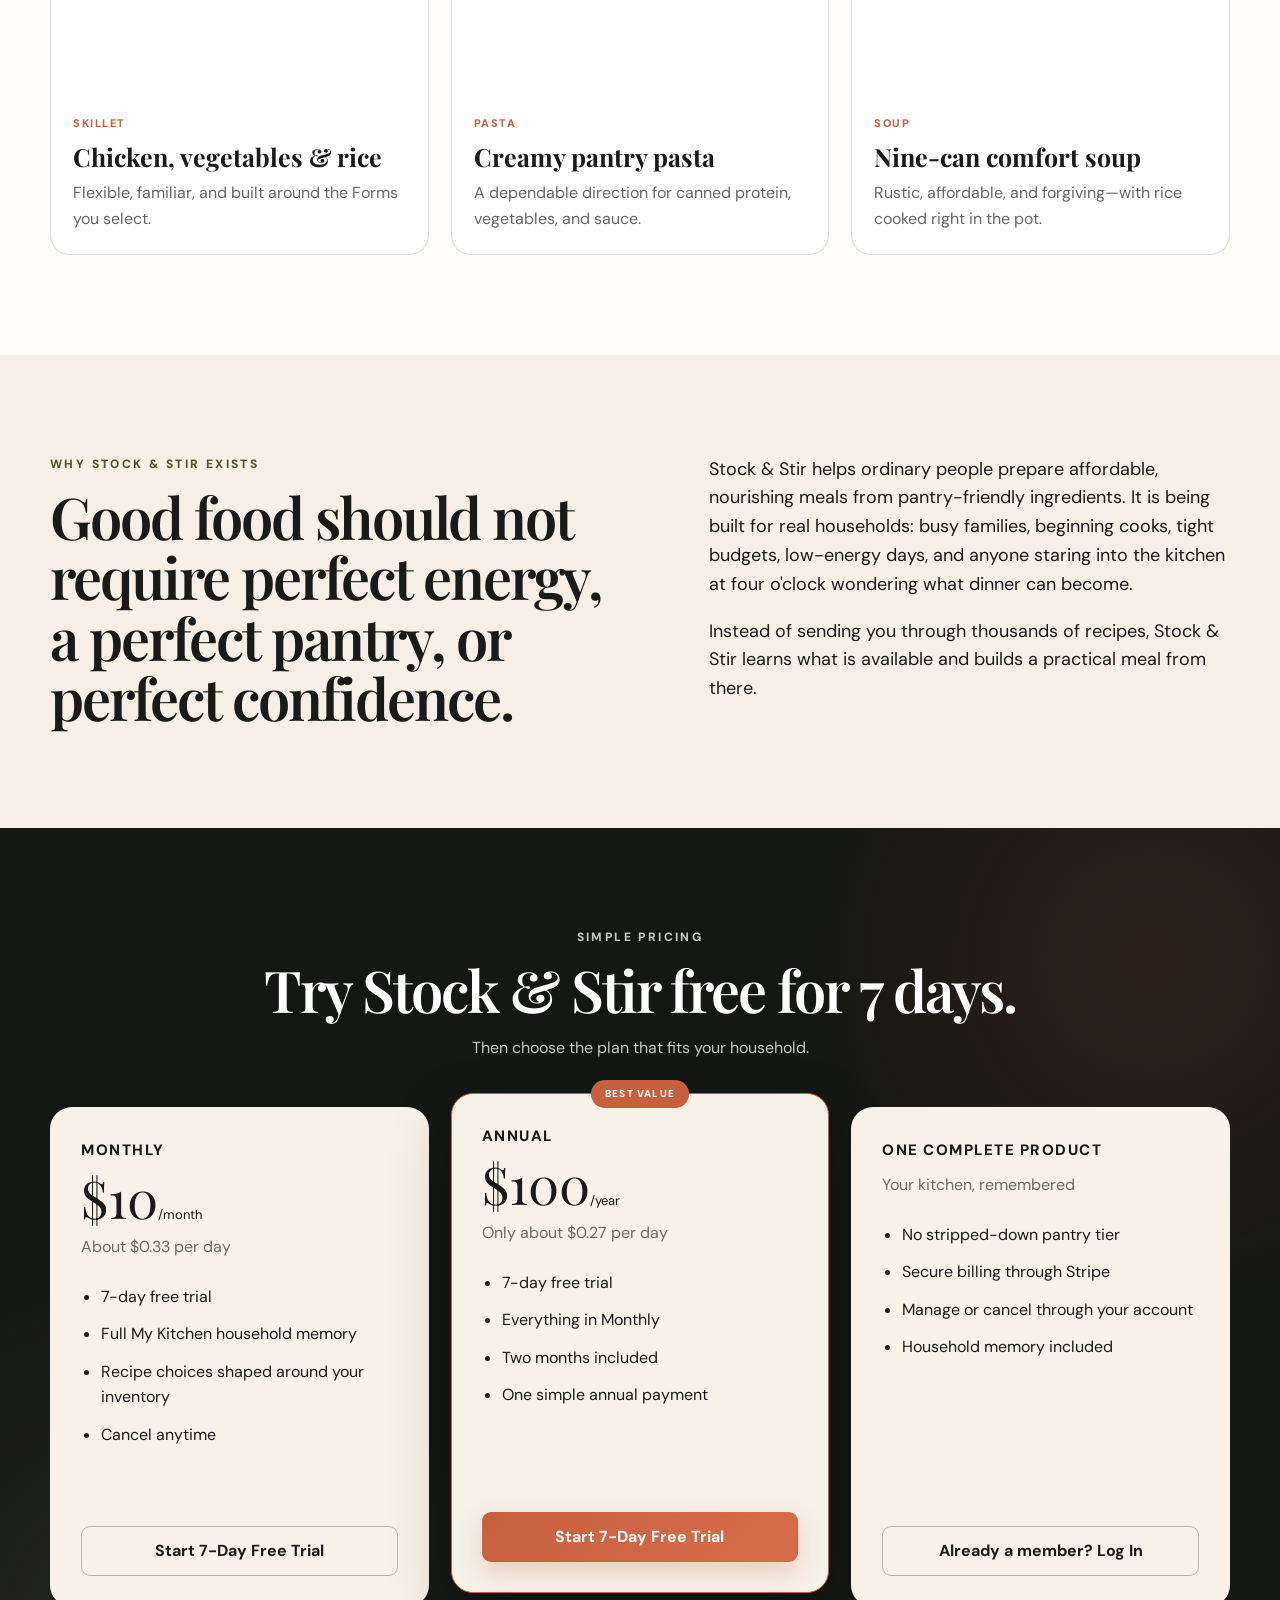
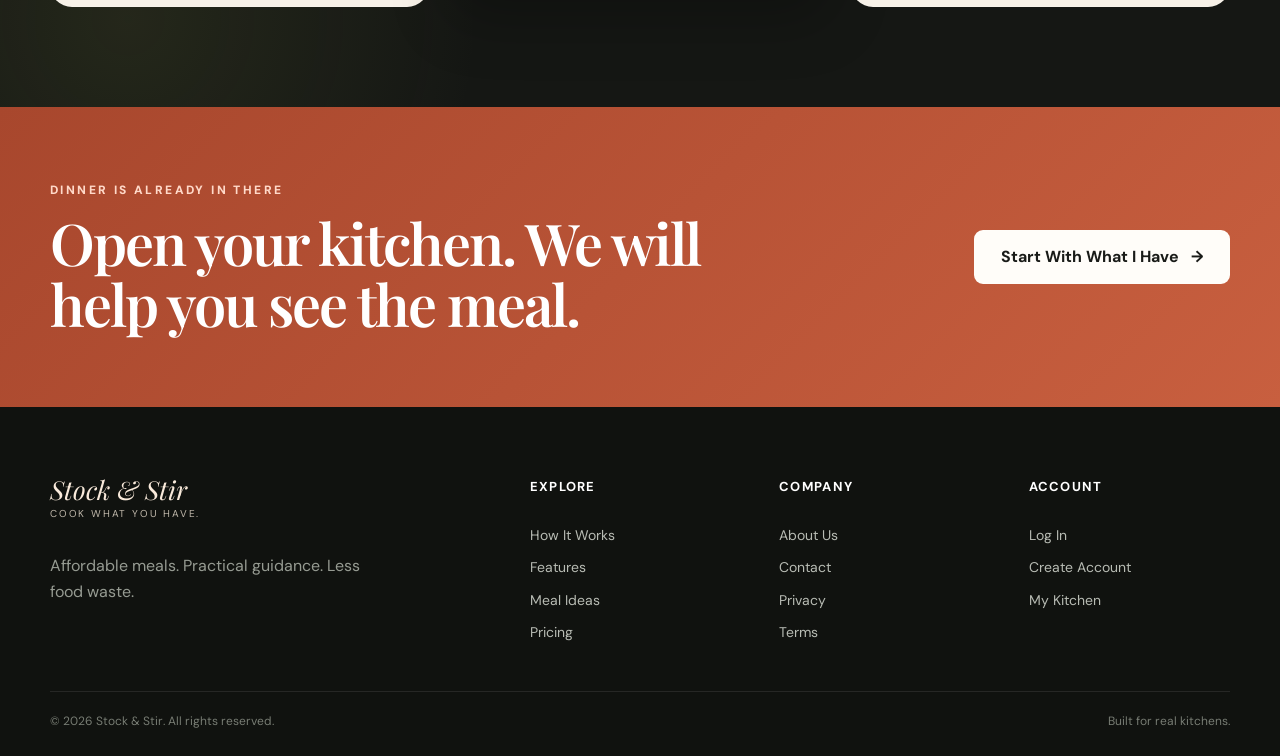
==== commit 64b7c3ab: "Add login flow and updated pricing" ====
--- a/web/public-site/index.html
+++ b/web/public-site/index.html
@@ -63,7 +63,7 @@
 
       <div class="header-actions">
         <a class="button button-outline" href="#" data-app-link="login">Log In</a>
-        <a class="button button-primary" href="#" data-app-link="signup">Start Free</a>
+        <a class="button button-primary" href="#" data-app-link="signup">Start Free Trial</a>
       </div>
     </div>
   </header>
@@ -88,7 +88,7 @@
 
           <div class="hero-actions">
             <a class="button button-primary button-large" href="#" data-app-link="signup">
-              Start With My Kitchen
+              Start 7-Day Free Trial
               <span aria-hidden="true">→</span>
             </a>
             <a class="text-link" href="#how-it-works">See how it works</a>
@@ -388,50 +388,55 @@
     <section id="pricing" class="section pricing-section">
       <div class="container">
         <div class="section-heading centered">
-          <p class="eyebrow">CHOOSE THE SUPPORT YOU NEED</p>
-          <h2>Start free. Add household memory when you are ready.</h2>
-          <p>Pricing shown here is editable before public launch.</p>
+          <p class="eyebrow">SIMPLE PRICING</p>
+          <h2>Try Stock &amp; Stir free for 7 days.</h2>
+          <p>Then choose the plan that fits your household.</p>
         </div>
 
         <div class="pricing-grid">
           <article class="price-card">
-            <p class="plan-name">Free</p>
-            <p class="price">$0</p>
-            <p class="price-note">A practical introduction</p>
+            <p class="plan-name">Monthly</p>
+            <p class="price">$10<span>/month</span></p>
+            <p class="price-note">About $0.33 per day</p>
             <ul>
-              <li>Starter ingredient catalog</li>
-              <li>Pantry 101 guidance</li>
-              <li>Limited meal directions</li>
-              <li>No saved household inventory</li>
+              <li>7-day free trial</li>
+              <li>Full My Kitchen household memory</li>
+              <li>Recipe choices shaped around your inventory</li>
+              <li>Cancel anytime</li>
             </ul>
-            <a class="button button-outline-dark" href="#" data-app-link="signup">Start Free</a>
+            <a class="button button-outline-dark" href="login.html?mode=signup&amp;plan=monthly">
+              Start 7-Day Free Trial
+            </a>
           </article>
 
           <article class="price-card featured">
-            <div class="featured-label">POPULAR</div>
-            <p class="plan-name">Basic</p>
-            <p class="price">$5<span>/month</span></p>
-            <p class="price-note">The full generic meal planner</p>
+            <div class="featured-label">BEST VALUE</div>
+            <p class="plan-name">Annual</p>
+            <p class="price">$100<span>/year</span></p>
+            <p class="price-note">Only about $0.27 per day</p>
             <ul>
-              <li>Expanded ingredient catalog</li>
-              <li>Time, energy, budget, and serving filters</li>
-              <li>Household exclusions</li>
-              <li>Generated meal instructions</li>
+              <li>7-day free trial</li>
+              <li>Everything in Monthly</li>
+              <li>Two months included</li>
+              <li>One simple annual payment</li>
             </ul>
-            <a class="button button-primary" href="#" data-app-link="signup-basic">Choose Basic</a>
+            <a class="button button-primary" href="login.html?mode=signup&amp;plan=annual">
+              Start 7-Day Free Trial
+            </a>
           </article>
 
           <article class="price-card">
-            <p class="plan-name">Premium</p>
-            <p class="price">$10<span>/month</span></p>
+            <p class="plan-name">One Complete Product</p>
             <p class="price-note">Your kitchen, remembered</p>
             <ul>
-              <li>Everything in Basic</li>
-              <li>Saved pantry, refrigerator, and freezer inventory</li>
-              <li>Household preferences and memory</li>
-              <li>Future inventory and planning enhancements</li>
+              <li>No stripped-down pantry tier</li>
+              <li>Secure billing through Stripe</li>
+              <li>Manage or cancel through your account</li>
+              <li>Household memory included</li>
             </ul>
-            <a class="button button-outline-dark" href="#" data-app-link="signup-premium">Choose Premium</a>
+            <a class="button button-outline-dark" href="login.html">
+              Already a member? Log In
+            </a>
           </article>
         </div>
       </div>
@@ -492,5 +497,22 @@
   </footer>
 
   <script src="script.js"></script>
+  <script>
+    document.addEventListener("DOMContentLoaded", () => {
+      const routes = {
+        login: "login.html",
+        signup: "login.html?mode=signup",
+        "signup-basic": "login.html?mode=signup&plan=monthly",
+        "signup-premium": "login.html?mode=signup&plan=annual",
+        kitchen: "login.html",
+        demo: "#meal-examples"
+      };
+
+      document.querySelectorAll("[data-app-link]").forEach((link) => {
+        const route = routes[link.dataset.appLink];
+        if (route) link.href = route;
+      });
+    });
+  </script>
 </body>
 </html>
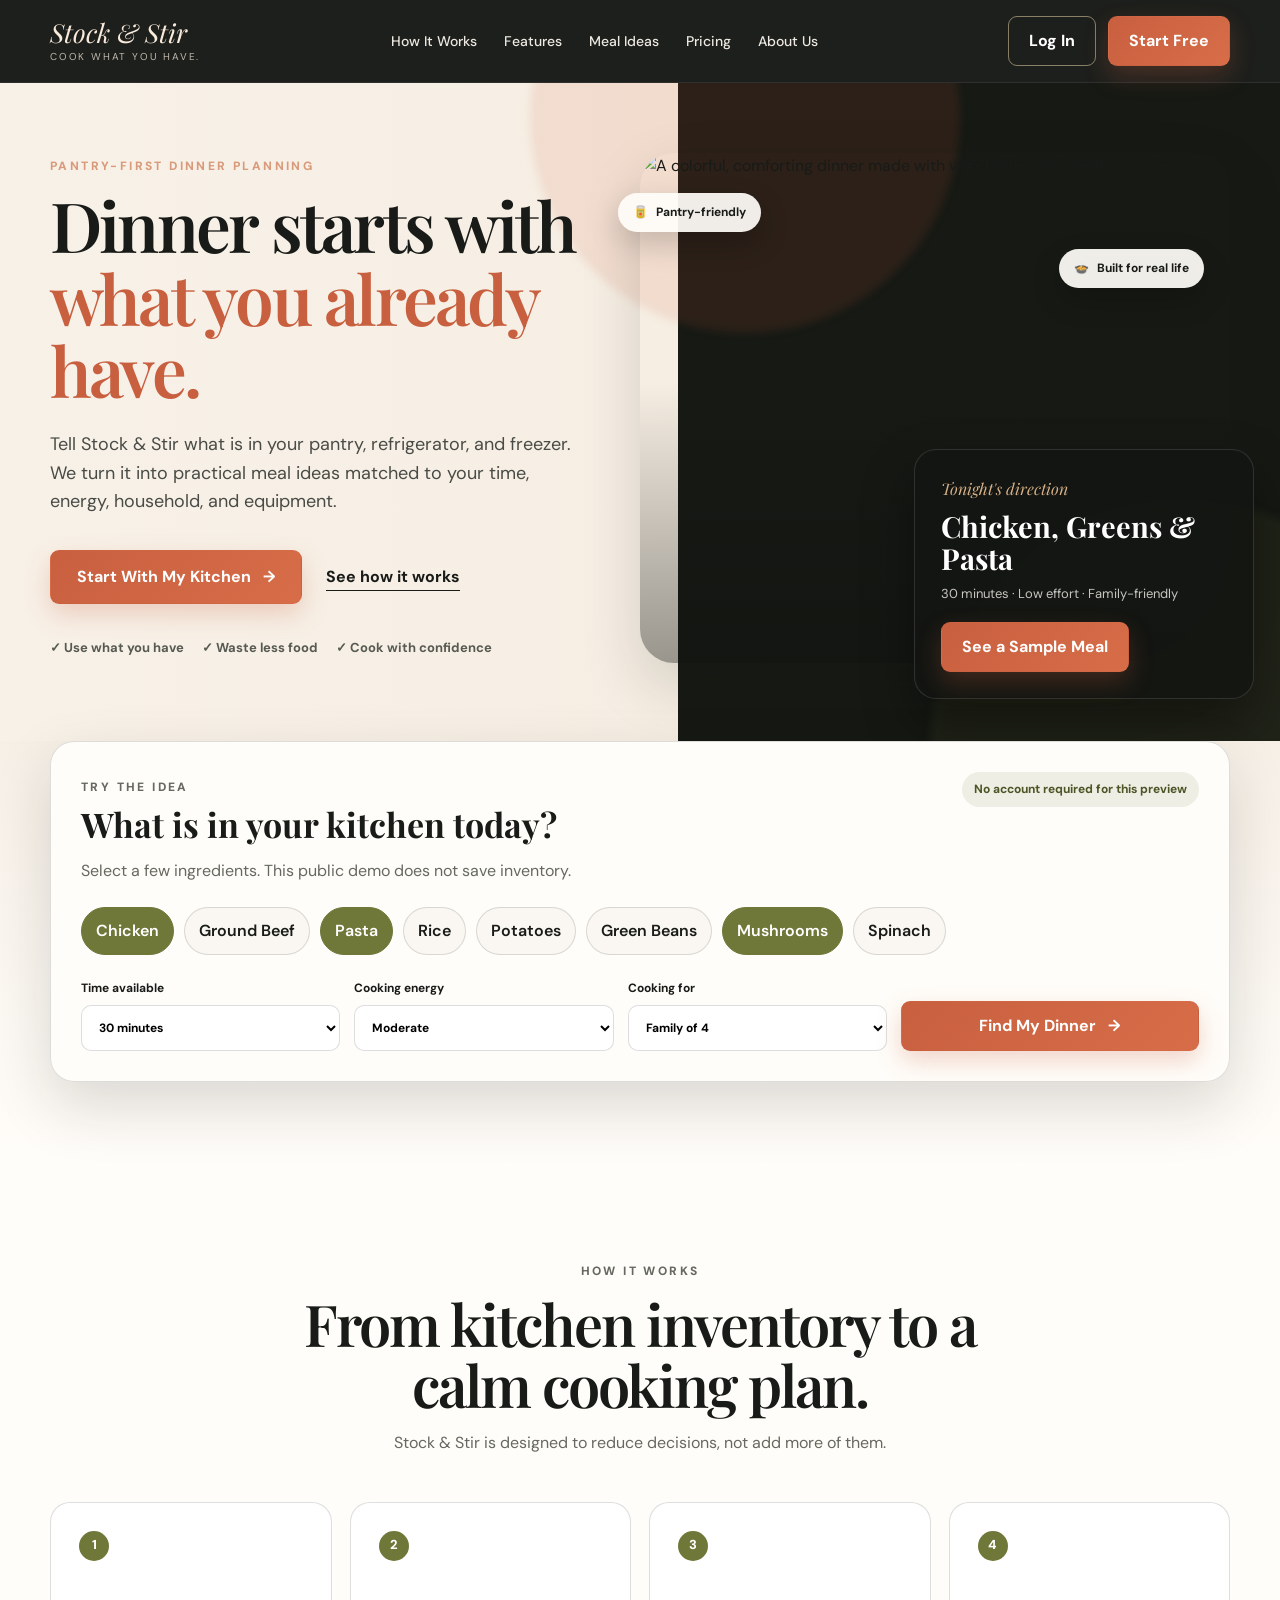
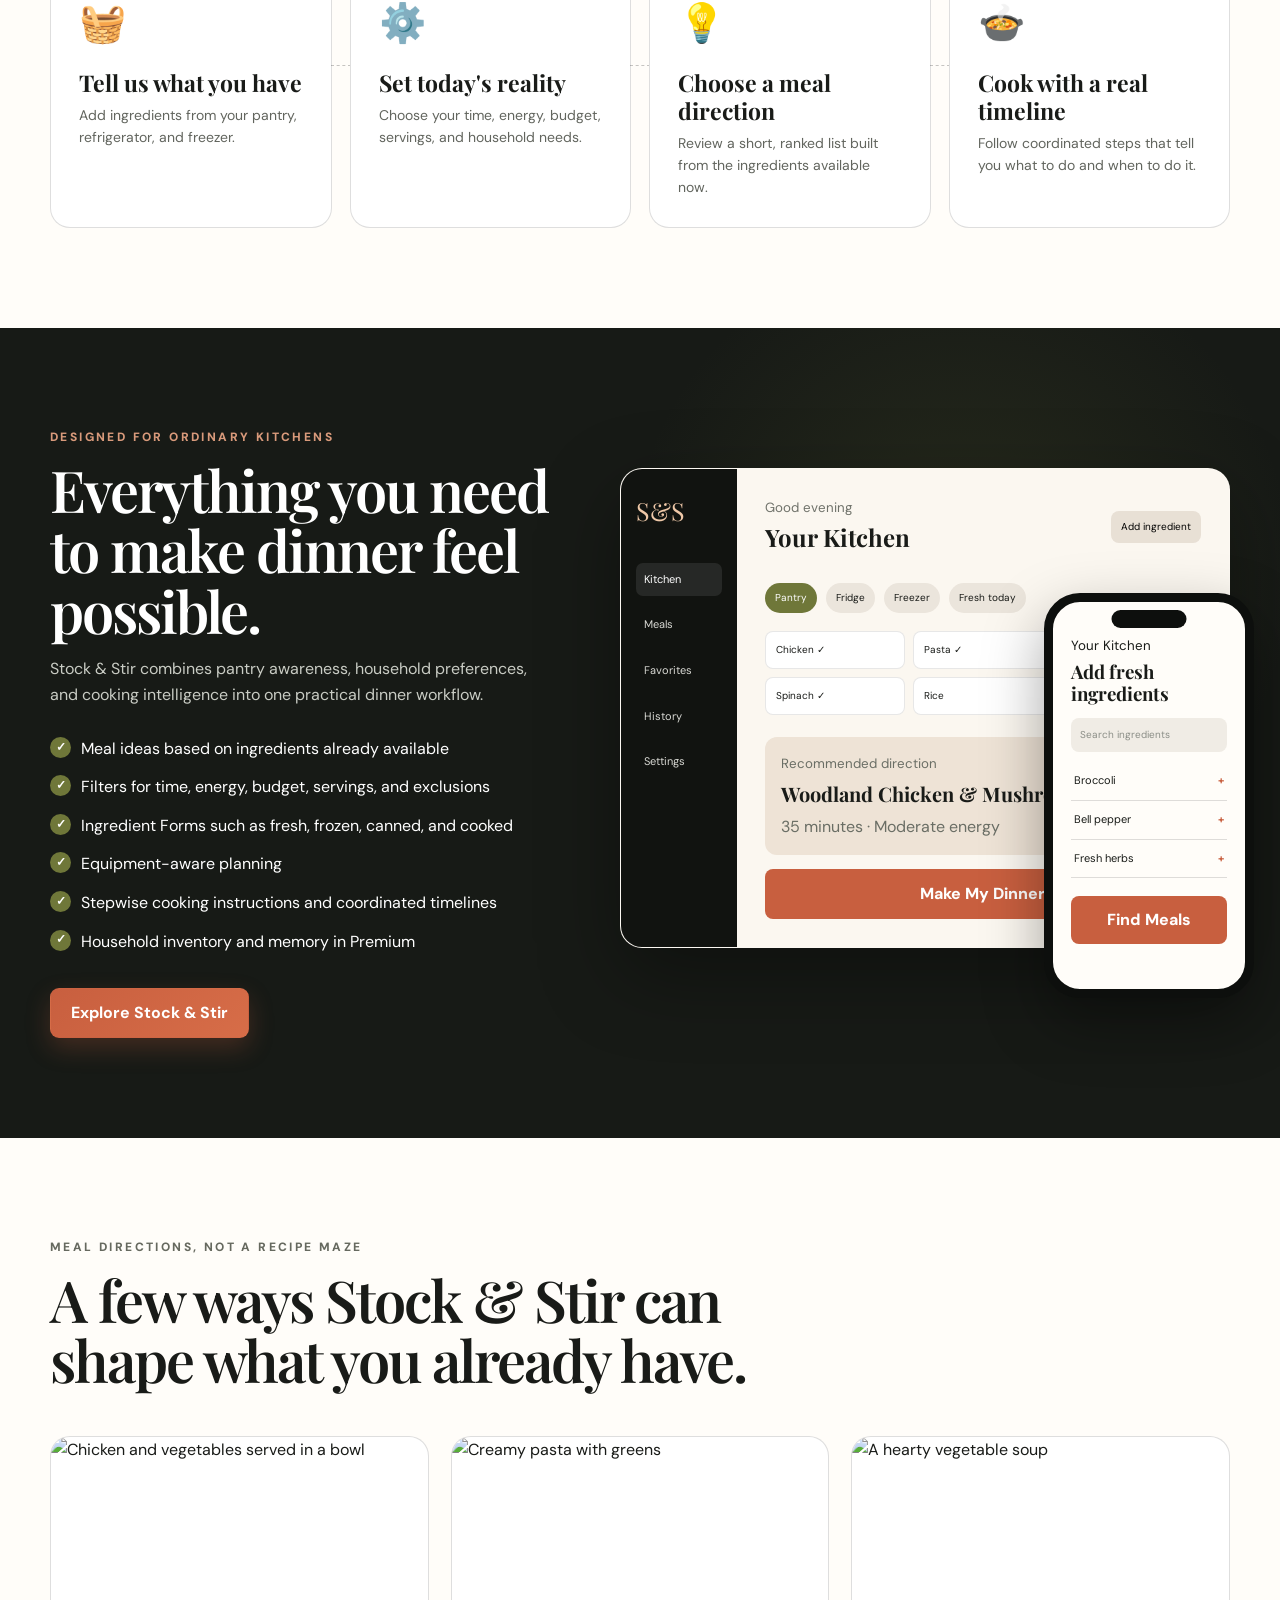
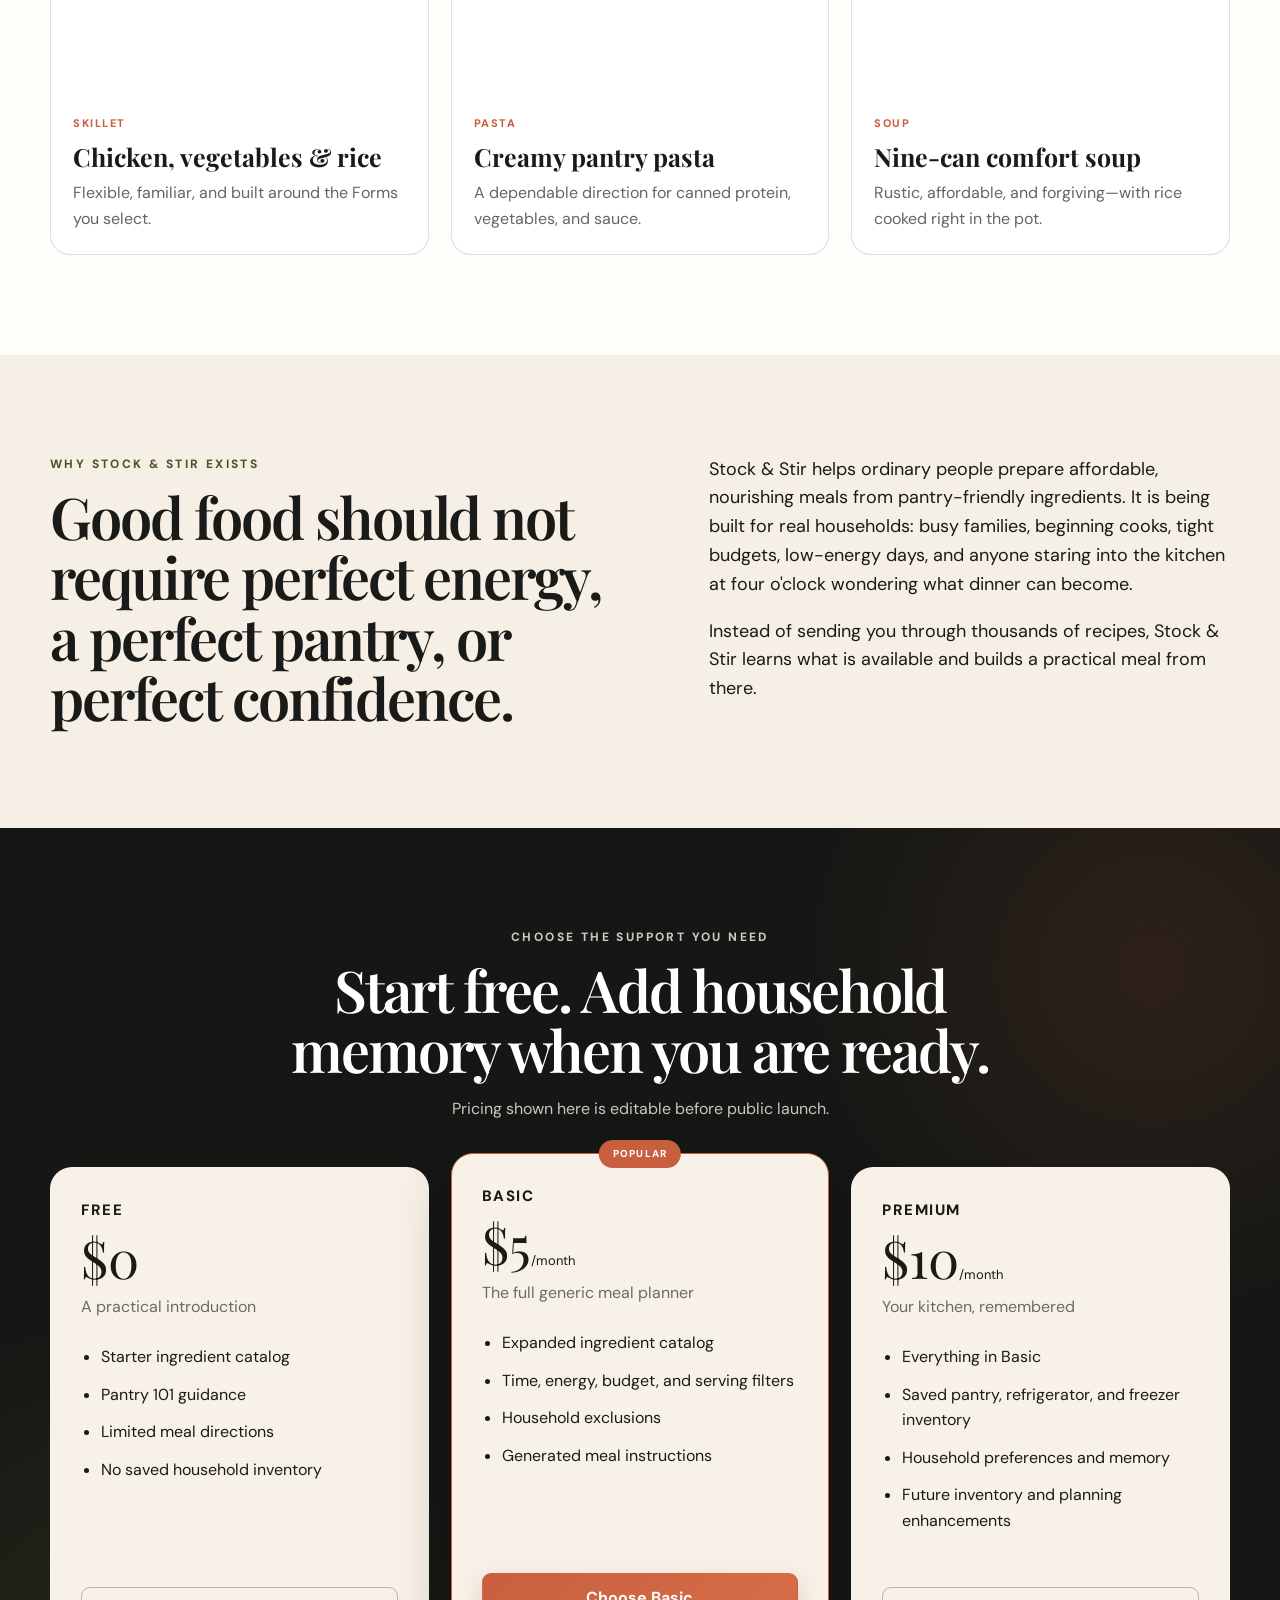
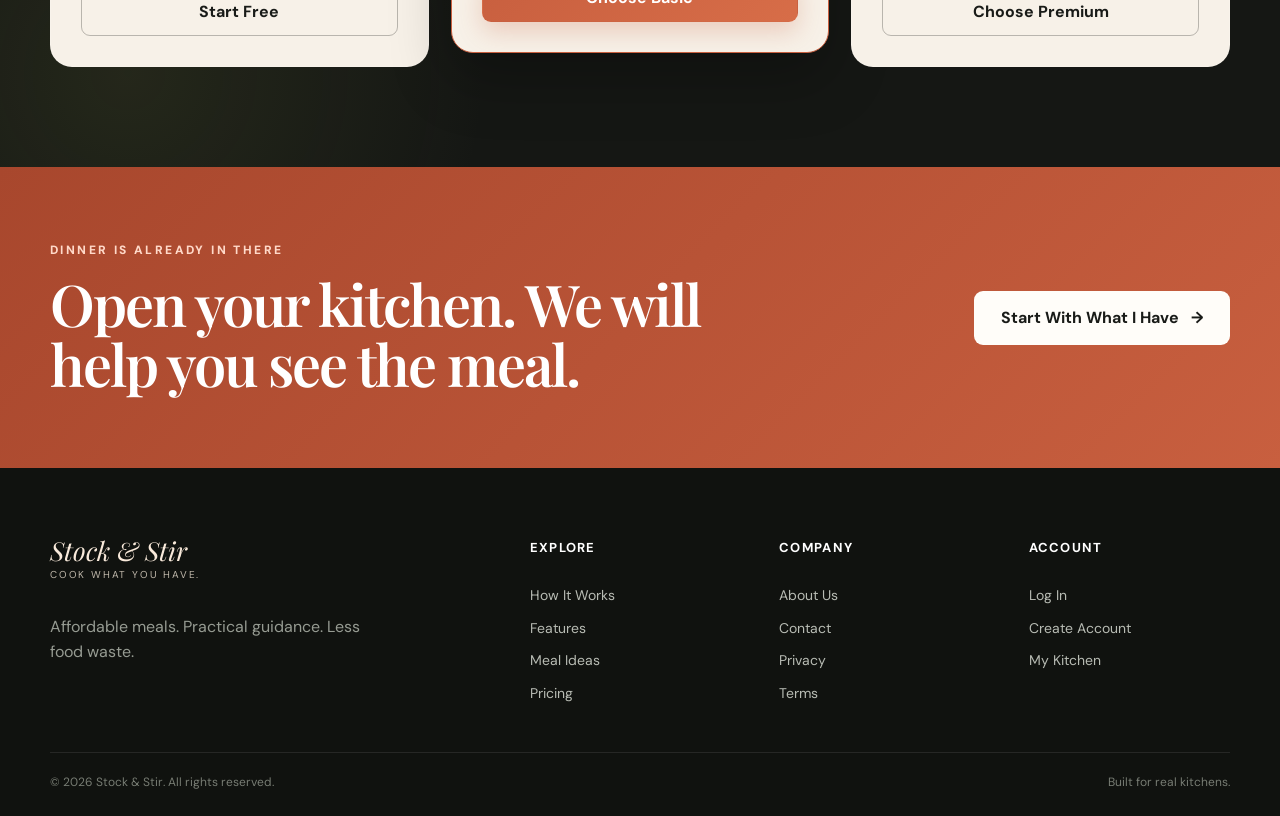
==== commit cda26bbd: "Add mobile account links and My Kitchen destination" ====
--- a/web/public-site/index.html
+++ b/web/public-site/index.html
@@ -31,6 +31,23 @@
     rel="stylesheet"
   />
   <link rel="stylesheet" href="styles.css" />
+
+  <style>
+    .mobile-nav-account {
+      display: none;
+    }
+
+    @media (max-width: 900px) {
+      .mobile-nav-account {
+        display: block;
+      }
+
+      .primary-nav .mobile-trial-link {
+        margin-top: 0.35rem;
+        font-weight: 700;
+      }
+    }
+  </style>
 </head>
 
 <body>
@@ -58,12 +75,14 @@
         <a href="#features">Features</a>
         <a href="#meal-examples">Meal Ideas</a>
         <a href="#pricing">Pricing</a>
+        <a class="mobile-nav-account" href="login.html">Log In</a>
+        <a class="mobile-nav-account mobile-trial-link" href="login.html?mode=signup">Start Free Trial</a>
         <a href="#about">About Us</a>
       </nav>
 
       <div class="header-actions">
         <a class="button button-outline" href="#" data-app-link="login">Log In</a>
-        <a class="button button-primary" href="#" data-app-link="signup">Start Free Trial</a>
+        <a class="button button-primary" href="#" data-app-link="signup">Start Free</a>
       </div>
     </div>
   </header>
@@ -88,7 +107,7 @@
 
           <div class="hero-actions">
             <a class="button button-primary button-large" href="#" data-app-link="signup">
-              Start 7-Day Free Trial
+              Start With My Kitchen
               <span aria-hidden="true">→</span>
             </a>
             <a class="text-link" href="#how-it-works">See how it works</a>
@@ -388,55 +407,50 @@
     <section id="pricing" class="section pricing-section">
       <div class="container">
         <div class="section-heading centered">
-          <p class="eyebrow">SIMPLE PRICING</p>
-          <h2>Try Stock &amp; Stir free for 7 days.</h2>
-          <p>Then choose the plan that fits your household.</p>
+          <p class="eyebrow">CHOOSE THE SUPPORT YOU NEED</p>
+          <h2>Start free. Add household memory when you are ready.</h2>
+          <p>Pricing shown here is editable before public launch.</p>
         </div>
 
         <div class="pricing-grid">
           <article class="price-card">
-            <p class="plan-name">Monthly</p>
+            <p class="plan-name">Free</p>
+            <p class="price">$0</p>
+            <p class="price-note">A practical introduction</p>
+            <ul>
+              <li>Starter ingredient catalog</li>
+              <li>Pantry 101 guidance</li>
+              <li>Limited meal directions</li>
+              <li>No saved household inventory</li>
+            </ul>
+            <a class="button button-outline-dark" href="#" data-app-link="signup">Start Free</a>
+          </article>
+
+          <article class="price-card featured">
+            <div class="featured-label">POPULAR</div>
+            <p class="plan-name">Basic</p>
+            <p class="price">$5<span>/month</span></p>
+            <p class="price-note">The full generic meal planner</p>
+            <ul>
+              <li>Expanded ingredient catalog</li>
+              <li>Time, energy, budget, and serving filters</li>
+              <li>Household exclusions</li>
+              <li>Generated meal instructions</li>
+            </ul>
+            <a class="button button-primary" href="#" data-app-link="signup-basic">Choose Basic</a>
+          </article>
+
+          <article class="price-card">
+            <p class="plan-name">Premium</p>
             <p class="price">$10<span>/month</span></p>
-            <p class="price-note">About $0.33 per day</p>
-            <ul>
-              <li>7-day free trial</li>
-              <li>Full My Kitchen household memory</li>
-              <li>Recipe choices shaped around your inventory</li>
-              <li>Cancel anytime</li>
-            </ul>
-            <a class="button button-outline-dark" href="login.html?mode=signup&amp;plan=monthly">
-              Start 7-Day Free Trial
-            </a>
-          </article>
-
-          <article class="price-card featured">
-            <div class="featured-label">BEST VALUE</div>
-            <p class="plan-name">Annual</p>
-            <p class="price">$100<span>/year</span></p>
-            <p class="price-note">Only about $0.27 per day</p>
-            <ul>
-              <li>7-day free trial</li>
-              <li>Everything in Monthly</li>
-              <li>Two months included</li>
-              <li>One simple annual payment</li>
-            </ul>
-            <a class="button button-primary" href="login.html?mode=signup&amp;plan=annual">
-              Start 7-Day Free Trial
-            </a>
-          </article>
-
-          <article class="price-card">
-            <p class="plan-name">One Complete Product</p>
             <p class="price-note">Your kitchen, remembered</p>
             <ul>
-              <li>No stripped-down pantry tier</li>
-              <li>Secure billing through Stripe</li>
-              <li>Manage or cancel through your account</li>
-              <li>Household memory included</li>
+              <li>Everything in Basic</li>
+              <li>Saved pantry, refrigerator, and freezer inventory</li>
+              <li>Household preferences and memory</li>
+              <li>Future inventory and planning enhancements</li>
             </ul>
-            <a class="button button-outline-dark" href="login.html">
-              Already a member? Log In
-            </a>
+            <a class="button button-outline-dark" href="#" data-app-link="signup-premium">Choose Premium</a>
           </article>
         </div>
       </div>
@@ -497,22 +511,5 @@
   </footer>
 
   <script src="script.js"></script>
-  <script>
-    document.addEventListener("DOMContentLoaded", () => {
-      const routes = {
-        login: "login.html",
-        signup: "login.html?mode=signup",
-        "signup-basic": "login.html?mode=signup&plan=monthly",
-        "signup-premium": "login.html?mode=signup&plan=annual",
-        kitchen: "login.html",
-        demo: "#meal-examples"
-      };
-
-      document.querySelectorAll("[data-app-link]").forEach((link) => {
-        const route = routes[link.dataset.appLink];
-        if (route) link.href = route;
-      });
-    });
-  </script>
 </body>
 </html>
